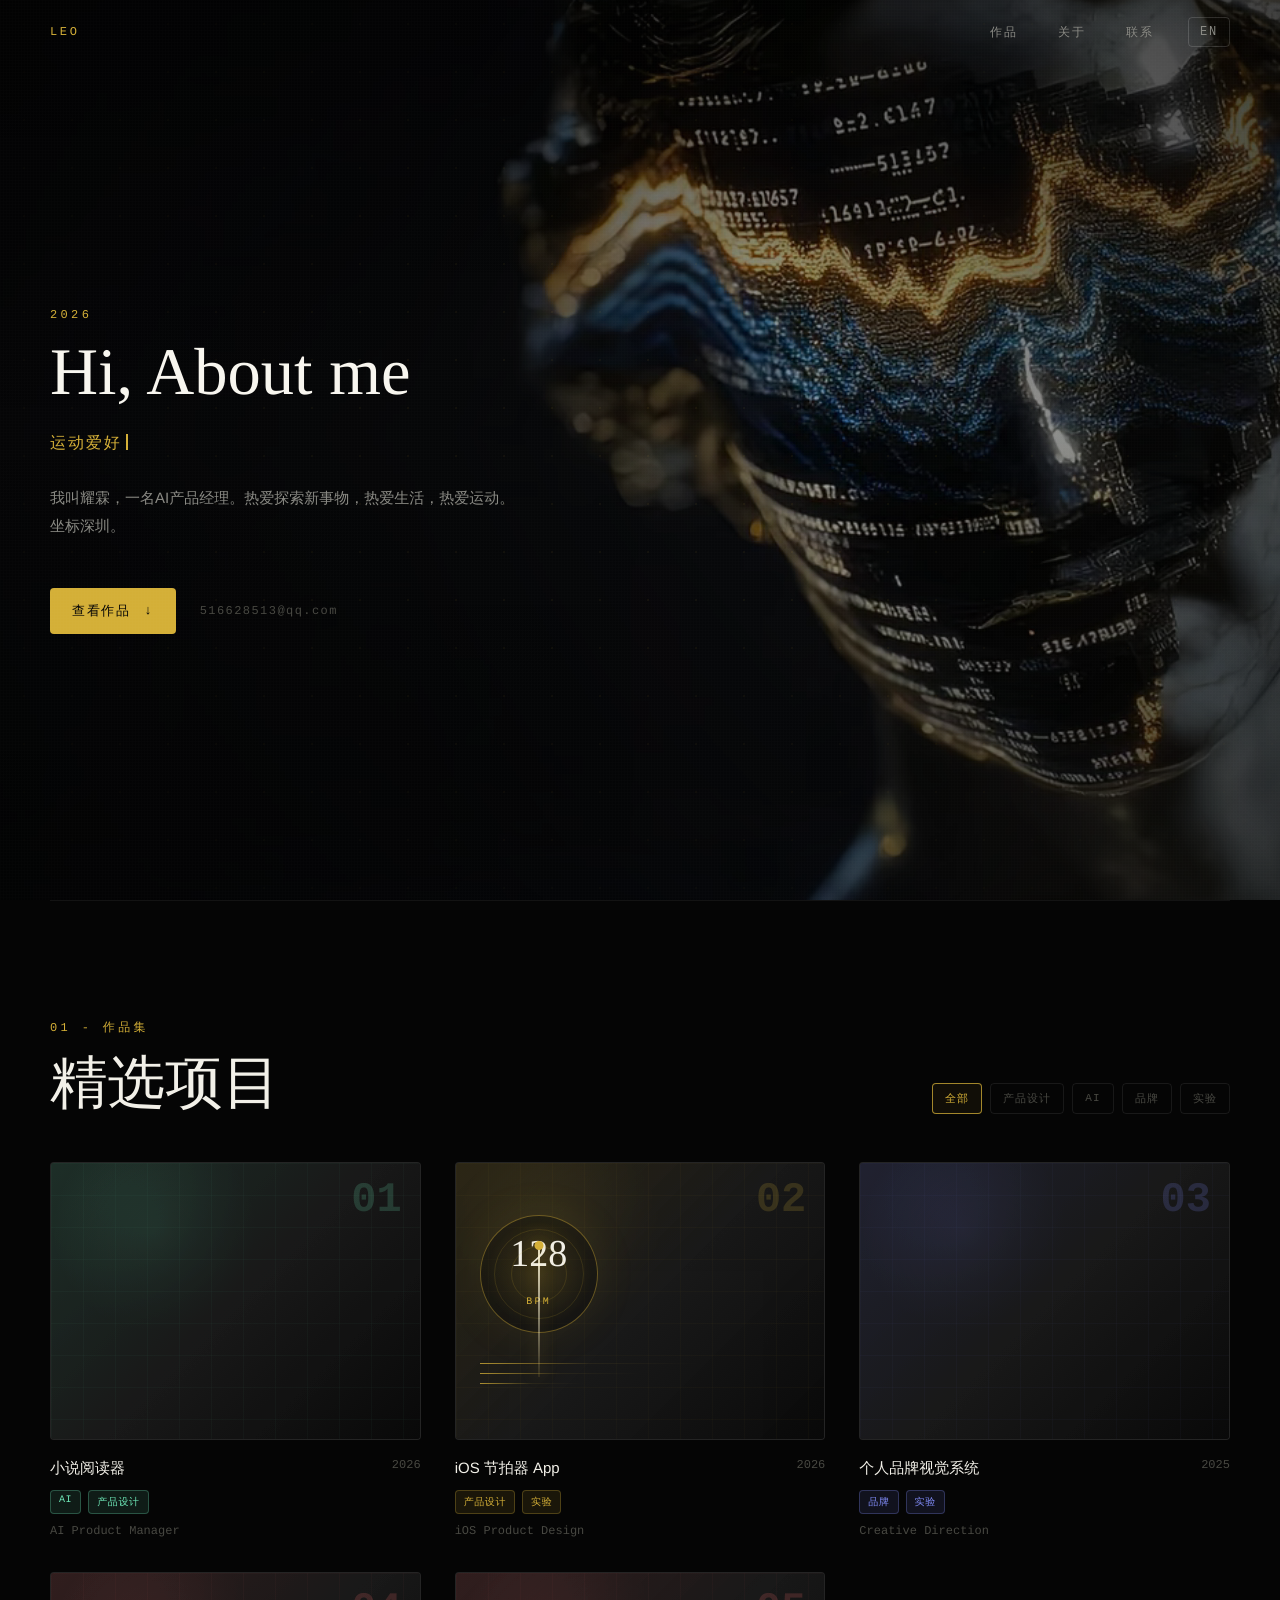
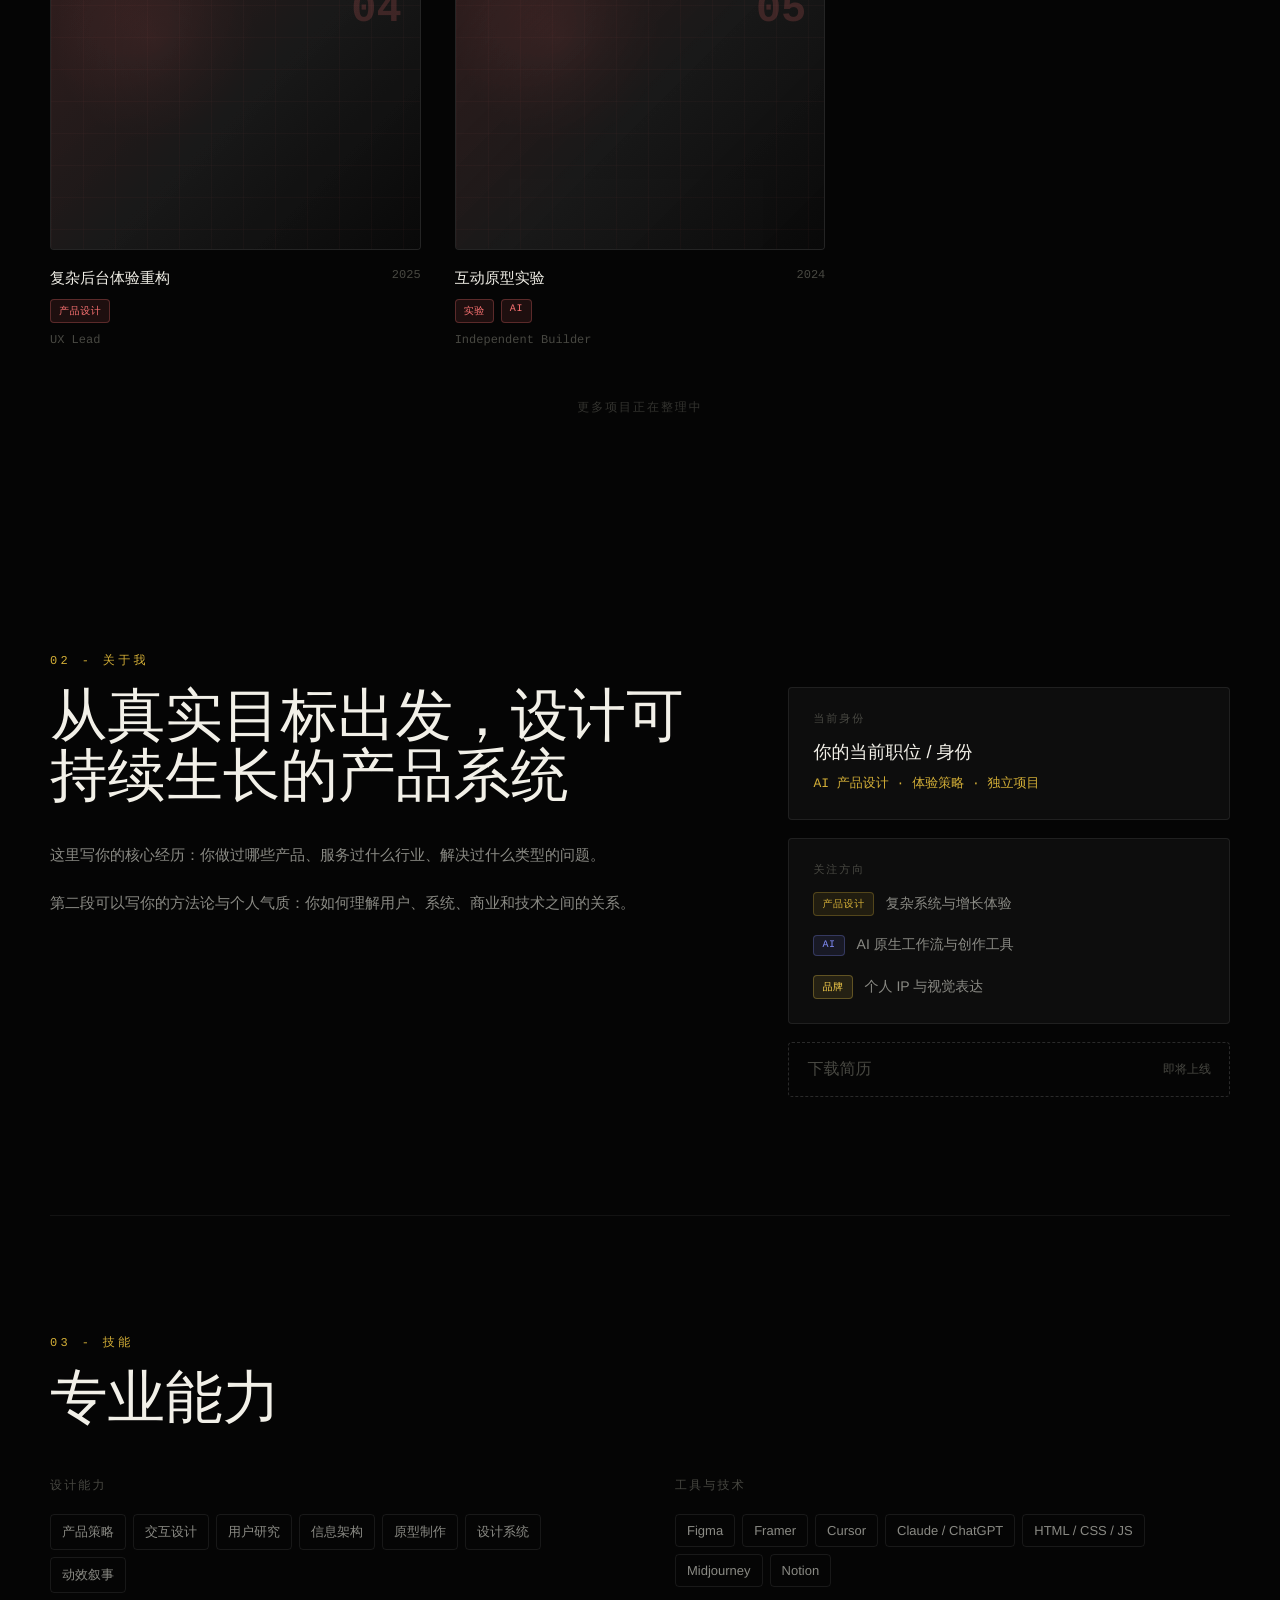
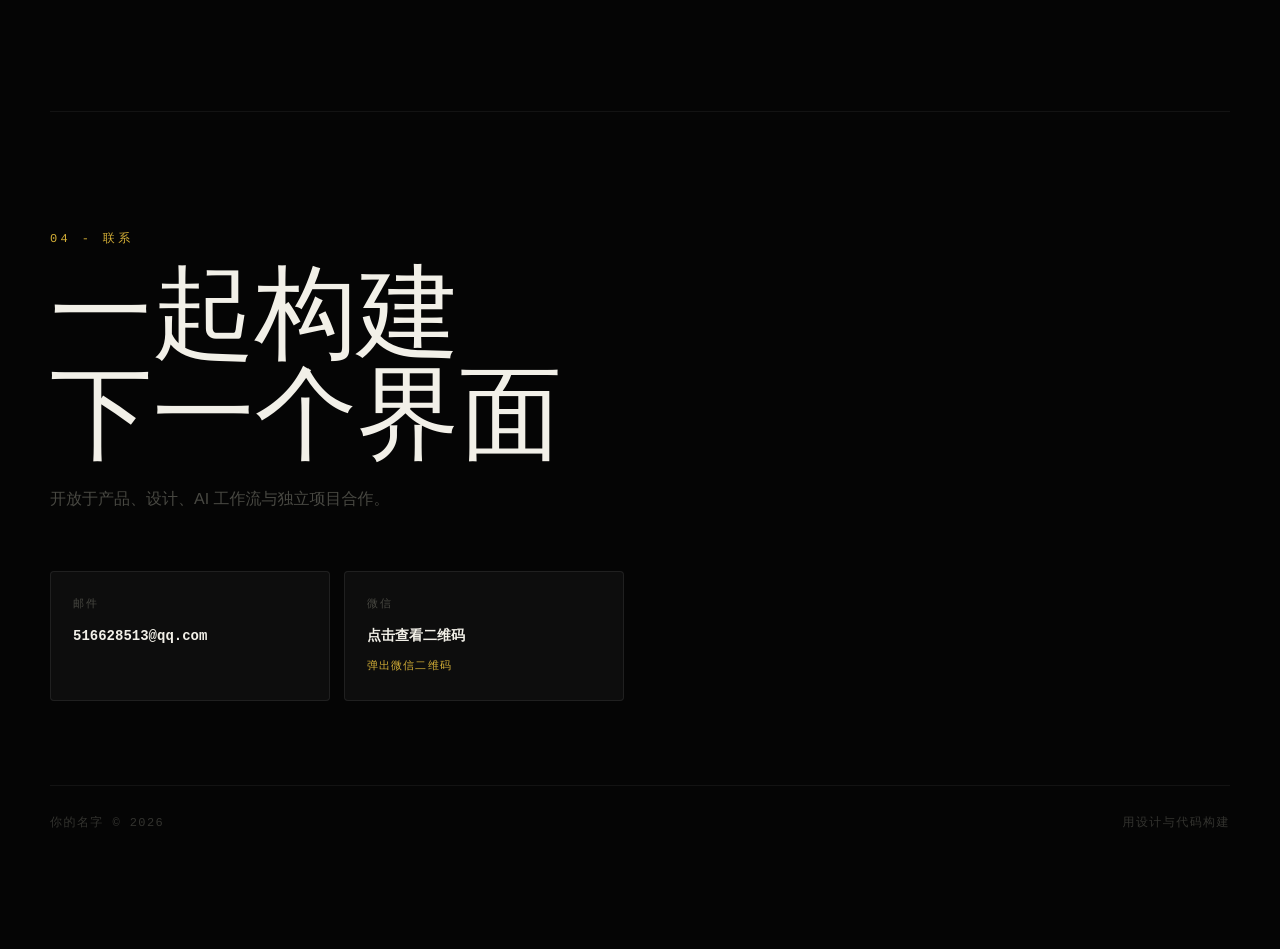
==== index.html @ c46c35b5 "Publish personal portfolio site" ====
<!doctype html>
<html lang="zh-CN">
  <head>
    <meta charset="utf-8" />
    <meta name="viewport" content="width=device-width, initial-scale=1" />
    <title>你的名字 / Your Name - Portfolio</title>
    <meta
      name="description"
      content="个人作品集网站模板，适合设计师、产品经理、AI 创作者与独立开发者。"
    />
    <link rel="stylesheet" href="./styles.css" />
  </head>
  <body>
    <header class="site-header" data-header>
      <nav class="nav-shell" aria-label="Primary navigation">
        <a class="brand-mark" href="#top" data-scroll>yourname</a>

        <div class="nav-links" data-nav-links>
          <button class="nav-link" type="button" data-goto="#work" data-i18n="nav.work">作品</button>
          <button class="nav-link" type="button" data-goto="#about" data-i18n="nav.about">关于</button>
          <button class="nav-link" type="button" data-goto="#contact" data-i18n="nav.contact">联系</button>
          <button class="lang-toggle" type="button" data-lang-toggle>EN</button>
        </div>

        <div class="mobile-actions">
          <button class="lang-toggle mobile-lang" type="button" data-lang-toggle-mobile>EN</button>
          <button class="menu-toggle" type="button" aria-label="打开菜单" aria-expanded="false" data-menu-toggle>
            <span></span>
            <span></span>
            <span></span>
          </button>
        </div>
      </nav>

      <div class="mobile-menu" data-mobile-menu>
        <button type="button" data-goto="#work" data-i18n="nav.work">作品</button>
        <button type="button" data-goto="#about" data-i18n="nav.about">关于</button>
        <button type="button" data-goto="#contact" data-i18n="nav.contact">联系</button>
      </div>
    </header>

    <main id="top">
      <section class="hero-section" aria-label="Intro">
        <video class="hero-video" autoplay muted playsinline loop aria-hidden="true">
          <source src="./assets/hero-bg.webm" type="video/webm" />
          <source src="./assets/hero-bg.mp4" type="video/mp4" />
        </video>
        <div class="hero-shade" aria-hidden="true"></div>
        <div class="hero-grid" aria-hidden="true"></div>

        <div class="hero-content reveal">
          <p class="eyebrow" data-i18n="hero.year">2026</p>
          <h1 data-i18n="hero.title">Hi, About me</h1>
          <p class="type-line">
            <span data-typewriter></span><span class="caret" aria-hidden="true"></span>
          </p>
          <p class="hero-copy" data-i18n="hero.tagline">
            我叫耀霖，一名AI产品经理。热爱探索新事物，热爱生活，热爱运动。坐标深圳。
          </p>

          <div class="hero-actions">
            <button class="primary-action" type="button" data-goto="#work">
              <span data-i18n="hero.cta">查看作品</span>
              <span aria-hidden="true">↓</span>
            </button>
            <a class="quiet-link" href="mailto:hello@example.com" data-email-link>hello@example.com</a>
          </div>
        </div>
      </section>

      <section class="section-shell section-line" id="work">
        <div class="section-heading">
          <div>
            <p class="eyebrow reveal" data-i18n="work.kicker">01 - 作品集</p>
            <h2 class="section-title reveal" data-i18n="work.title">精选项目</h2>
          </div>
          <div class="filter-row reveal" data-filter-row aria-label="Project filters"></div>
        </div>

        <div class="project-grid" data-project-grid></div>
        <p class="section-note reveal" data-i18n="work.note">更多项目正在整理中</p>
      </section>

      <section class="section-shell" id="about">
        <p class="eyebrow reveal" data-i18n="about.kicker">02 - 关于我</p>
        <div class="about-layout">
          <div>
            <h2 class="section-title about-title reveal" data-i18n="about.title">
              从真实目标出发，设计可持续生长的产品系统
            </h2>
            <div class="about-copy reveal" data-about-copy></div>
          </div>

          <aside class="info-stack reveal" aria-label="Profile highlights">
            <div class="info-panel">
              <p class="panel-label" data-i18n="about.currentLabel">当前身份</p>
              <p class="panel-title" data-i18n="about.current">你的当前职位 / 身份</p>
              <p class="panel-accent" data-i18n="about.focus">AI 产品设计 · 体验策略 · 独立项目</p>
            </div>

            <div class="info-panel">
              <p class="panel-label" data-i18n="about.directionLabel">关注方向</p>
              <div class="tag-list" data-direction-tags></div>
            </div>

            <a class="resume-strip" href="#" data-resume-link>
              <span data-i18n="about.resume">下载简历</span>
              <span data-i18n="about.resumeState">即将上线</span>
            </a>
          </aside>
        </div>
      </section>

      <section class="section-shell section-line">
        <p class="eyebrow reveal" data-i18n="skills.kicker">03 - 技能</p>
        <h2 class="section-title reveal" data-i18n="skills.title">专业能力</h2>
        <div class="skill-layout" data-skill-layout></div>
      </section>

      <section class="section-shell section-line" id="contact">
        <p class="eyebrow reveal" data-i18n="contact.kicker">04 - 联系</p>
        <h2 class="contact-title reveal" data-i18n="contact.title">一起构建<br />下一个界面</h2>
        <p class="contact-copy reveal" data-i18n="contact.tagline">
          开放于产品、设计、AI 工作流与独立项目合作。
        </p>

        <div class="contact-grid reveal">
          <button class="contact-card" type="button" data-copy="email">
            <span class="panel-label" data-i18n="contact.emailLabel">邮件</span>
            <strong data-contact-email>hello@example.com</strong>
            <small data-copy-state="email"> </small>
          </button>
          <button class="contact-card" type="button" data-copy="wechat" aria-haspopup="dialog" aria-controls="wechat-qr-modal">
            <span class="panel-label" data-i18n="contact.wechatLabel">微信</span>
            <strong data-contact-wechat>点击查看二维码</strong>
            <small data-copy-state="wechat"> </small>
          </button>
        </div>

        <footer class="site-footer reveal">
          <span data-i18n="footer.copyright">你的名字 © 2026</span>
          <span data-i18n="footer.made">用设计与代码构建</span>
        </footer>
      </section>
    </main>

    <div class="qr-modal" id="wechat-qr-modal" role="dialog" aria-modal="true" aria-labelledby="wechat-qr-title" hidden data-qr-modal>
      <button class="qr-backdrop" type="button" aria-label="关闭微信二维码" data-qr-close></button>
      <div class="qr-dialog" role="document">
        <button class="qr-close" type="button" aria-label="关闭微信二维码" data-qr-close>X</button>
        <p class="eyebrow" data-i18n="contact.qrKicker">WECHAT</p>
        <h2 id="wechat-qr-title" data-i18n="contact.qrTitle">微信二维码</h2>
        <div class="qr-frame">
          <img src="./assets/wechat-qr.jpg" alt="LEO 微信二维码" data-qr-image />
        </div>
        <p class="qr-caption" data-i18n="contact.qrSubtitle">添加 LEO，一起聊产品、AI 和生活。</p>
      </div>
    </div>

    <script src="./content.js"></script>
    <script src="./script.js"></script>
  </body>
</html>
---- styles.css ----
:root {
  color-scheme: dark;
  --bg: #050505;
  --panel: #111111;
  --panel-soft: rgba(17, 17, 17, 0.72);
  --text: #f2f0e8;
  --muted: #8a8a84;
  --dim: #484842;
  --hairline: rgba(255, 255, 255, 0.08);
  --hairline-strong: rgba(255, 255, 255, 0.15);
  --gold: #d4af37;
  --gold-soft: rgba(212, 175, 55, 0.13);
  --green: #6ee7b7;
  --violet: #818cf8;
  --red: #f87171;
  --font-display: "Cormorant Garamond", "Times New Roman", "Noto Serif SC", serif;
  --font-body: "Noto Sans SC", "DM Sans", "Segoe UI", sans-serif;
  --font-mono: "IBM Plex Mono", "SFMono-Regular", Consolas, monospace;
  --max: 1180px;
}

* {
  box-sizing: border-box;
}

html {
  scroll-behavior: smooth;
}

body {
  margin: 0;
  min-height: 100vh;
  background: var(--bg);
  color: var(--text);
  font-family: var(--font-body);
  -webkit-font-smoothing: antialiased;
  text-rendering: geometricPrecision;
}

body.modal-open {
  overflow: hidden;
}

body::before {
  position: fixed;
  inset: 0;
  z-index: 100;
  pointer-events: none;
  content: "";
  opacity: 0.035;
  background-image:
    linear-gradient(rgba(255, 255, 255, 0.14) 1px, transparent 1px),
    linear-gradient(90deg, rgba(255, 255, 255, 0.14) 1px, transparent 1px);
  background-size: 3px 3px;
  mix-blend-mode: screen;
}

button,
a {
  font: inherit;
}

button {
  color: inherit;
  cursor: pointer;
  border: 0;
  background: transparent;
}

a {
  color: inherit;
  text-decoration: none;
}

::selection {
  color: var(--text);
  background: rgba(212, 175, 55, 0.28);
}

.site-header {
  position: fixed;
  top: 0;
  left: 0;
  right: 0;
  z-index: 50;
  transition: background 400ms ease, border-color 400ms ease, backdrop-filter 400ms ease;
}

.site-header.is-scrolled {
  border-bottom: 1px solid var(--hairline);
  background: rgba(5, 5, 5, 0.78);
  backdrop-filter: blur(16px);
}

.nav-shell {
  width: min(var(--max), calc(100% - 40px));
  height: 64px;
  margin: 0 auto;
  display: flex;
  align-items: center;
  justify-content: space-between;
}

.brand-mark,
.nav-link,
.lang-toggle,
.mobile-menu button {
  font-family: var(--font-mono);
  font-size: 12px;
  letter-spacing: 0.16em;
  text-transform: uppercase;
}

.brand-mark {
  color: var(--gold);
  letter-spacing: 0.22em;
}

.nav-links {
  display: flex;
  align-items: center;
  gap: 28px;
}

.nav-link,
.mobile-menu button {
  color: var(--muted);
  transition: color 180ms ease;
}

.nav-link:hover,
.mobile-menu button:hover,
.lang-toggle:hover {
  color: var(--text);
}

.lang-toggle {
  min-width: 42px;
  padding: 7px 10px;
  color: var(--muted);
  border: 1px solid var(--hairline-strong);
  border-radius: 4px;
  transition: color 180ms ease, border-color 180ms ease;
}

.lang-toggle:hover {
  color: var(--gold);
  border-color: var(--gold);
}

.mobile-actions {
  display: none;
  align-items: center;
  gap: 14px;
}

.menu-toggle {
  width: 28px;
  height: 28px;
  display: grid;
  place-items: center;
}

.menu-toggle span {
  width: 20px;
  height: 1px;
  display: block;
  background: var(--muted);
  transition: transform 220ms ease, opacity 220ms ease;
}

.menu-toggle.is-open span:nth-child(1) {
  transform: translateY(6px) rotate(45deg);
}

.menu-toggle.is-open span:nth-child(2) {
  opacity: 0;
}

.menu-toggle.is-open span:nth-child(3) {
  transform: translateY(-6px) rotate(-45deg);
}

.mobile-menu {
  display: none;
  overflow: hidden;
  border-bottom: 1px solid var(--hairline);
  background: rgba(5, 5, 5, 0.95);
  backdrop-filter: blur(16px);
}

.mobile-menu.is-open {
  display: grid;
  gap: 16px;
  padding: 22px 24px 26px;
}

.mobile-menu button {
  text-align: left;
}

.hero-section {
  position: relative;
  min-height: 100vh;
  overflow: hidden;
  display: grid;
  align-items: center;
  padding: 96px 24px 54px;
}

.hero-video,
.hero-shade,
.hero-grid {
  position: absolute;
  inset: 0;
}

.hero-video {
  width: 100%;
  height: 100%;
  object-fit: cover;
  opacity: 0.88;
  transform: scale(1.1);
}

.hero-shade {
  background:
    linear-gradient(180deg, rgba(0, 0, 0, 0.5), rgba(0, 0, 0, 0.1) 48%, rgba(0, 0, 0, 0.5)),
    linear-gradient(90deg, rgba(5, 5, 5, 0.82) 0%, rgba(5, 5, 5, 0.58) 32%, rgba(5, 5, 5, 0.12) 62%, rgba(5, 5, 5, 0.45) 100%);
}

.hero-grid {
  opacity: 0.45;
  background-image: radial-gradient(circle, rgba(212, 175, 55, 0.12) 1px, transparent 1px);
  background-size: 48px 48px;
  mask-image: radial-gradient(ellipse 80% 78% at 50% 50%, #000 22%, transparent 95%);
}

.hero-content {
  position: relative;
  z-index: 2;
  width: min(var(--max), 100%);
  margin: 0 auto;
}

.eyebrow {
  margin: 0 0 18px;
  color: var(--gold);
  font-family: var(--font-mono);
  font-size: 12px;
  letter-spacing: 0.28em;
  text-transform: uppercase;
}

.hero-content h1 {
  max-width: 860px;
  margin: 0 0 26px;
  color: #f8f6ef;
  font-family: var(--font-display);
  font-size: clamp(2.4rem, 5.2vw, 4.8rem);
  font-weight: 400;
  line-height: 1;
}

.type-line {
  height: 30px;
  margin: 0 0 22px;
  color: var(--gold);
  font-family: var(--font-mono);
  font-size: clamp(0.82rem, 1.7vw, 1rem);
  letter-spacing: 0.12em;
}

.caret {
  display: inline-block;
  width: 2px;
  height: 1em;
  margin-left: 4px;
  vertical-align: -0.12em;
  background: var(--gold);
  animation: blink 1s step-end infinite;
}

.hero-copy {
  width: min(620px, 100%);
  margin: 0 0 46px;
  color: var(--muted);
  white-space: pre-line;
  font-size: 15px;
  line-height: 1.9;
}

.hero-actions {
  display: flex;
  align-items: center;
  gap: 24px;
  flex-wrap: wrap;
}

.primary-action {
  display: inline-flex;
  align-items: center;
  gap: 14px;
  min-height: 46px;
  padding: 0 22px;
  color: #050505;
  background: var(--gold);
  border-radius: 4px;
  font-family: var(--font-mono);
  font-size: 13px;
  letter-spacing: 0.12em;
  text-transform: uppercase;
  transition: transform 180ms ease, background 180ms ease;
}

.primary-action:hover {
  transform: translateY(-2px);
  background: #fff9df;
}

.quiet-link {
  color: var(--dim);
  font-family: var(--font-mono);
  font-size: 12px;
  letter-spacing: 0.12em;
  transition: color 180ms ease;
}

.quiet-link:hover {
  color: var(--text);
}

.section-shell {
  width: min(var(--max), calc(100% - 40px));
  margin: 0 auto;
  padding: 118px 0;
}

.section-line {
  border-top: 1px solid rgba(255, 255, 255, 0.055);
}

.section-heading {
  display: flex;
  align-items: flex-end;
  justify-content: space-between;
  gap: 28px;
  margin-bottom: 48px;
}

.section-title {
  margin: 0;
  color: var(--text);
  font-family: var(--font-display);
  font-size: clamp(2.2rem, 4.5vw, 4.2rem);
  font-weight: 300;
  line-height: 1.04;
}

.filter-row {
  display: flex;
  flex-wrap: wrap;
  gap: 8px;
}

.filter-button {
  padding: 7px 12px;
  color: var(--dim);
  border: 1px solid var(--hairline);
  border-radius: 4px;
  font-family: var(--font-mono);
  font-size: 11px;
  letter-spacing: 0.1em;
  transition: color 180ms ease, border-color 180ms ease, background 180ms ease;
}

.filter-button:hover,
.filter-button.is-active {
  color: var(--gold);
  border-color: rgba(212, 175, 55, 0.75);
  background: rgba(212, 175, 55, 0.06);
}

.project-grid {
  display: grid;
  grid-template-columns: repeat(3, minmax(0, 1fr));
  gap: 34px;
}

.project-card {
  display: block;
  opacity: 0;
  cursor: pointer;
  transform: translateY(24px);
  transition: opacity 550ms ease, transform 550ms ease;
}

.project-card.is-visible {
  opacity: 1;
  transform: translateY(0);
}

.project-visual {
  position: relative;
  overflow: hidden;
  aspect-ratio: 4 / 3;
  margin-bottom: 18px;
  border: 1px solid var(--hairline);
  border-radius: 4px;
  background: #111;
}

.project-visual::before {
  position: absolute;
  inset: 0;
  content: "";
  background:
    linear-gradient(135deg, var(--accent-alpha) 0%, rgba(26, 26, 26, 0.86) 52%, #0a0a0a 100%),
    radial-gradient(circle at 28% 24%, var(--accent-alpha), transparent 30%);
  transition: transform 700ms ease;
}

.project-visual::after {
  position: absolute;
  inset: 0;
  content: "";
  opacity: 0.28;
  background-image:
    linear-gradient(var(--accent-grid) 1px, transparent 1px),
    linear-gradient(90deg, var(--accent-grid) 1px, transparent 1px);
  background-size: 32px 32px;
}

.project-card:hover .project-visual::before {
  transform: scale(1.06);
}

.project-metronome {
  position: absolute;
  inset: 26px 24px 28px;
  z-index: 2;
  display: grid;
  align-content: center;
  justify-items: start;
  pointer-events: none;
}

.beat-ring {
  position: relative;
  display: grid;
  place-items: center;
  width: 118px;
  aspect-ratio: 1;
  border: 1px solid rgba(212, 175, 55, 0.42);
  border-radius: 50%;
  background:
    radial-gradient(circle, rgba(212, 175, 55, 0.16), transparent 64%),
    rgba(5, 5, 5, 0.28);
  box-shadow: 0 0 46px rgba(212, 175, 55, 0.08);
}

.beat-ring::before,
.beat-ring::after {
  position: absolute;
  inset: 13px;
  content: "";
  border: 1px solid rgba(212, 175, 55, 0.14);
  border-radius: inherit;
}

.beat-ring::after {
  inset: 30px;
}

.beat-ring strong {
  color: var(--text);
  font-family: var(--font-display);
  font-size: 38px;
  font-weight: 300;
  line-height: 0.9;
}

.beat-ring span {
  margin-top: -18px;
  color: var(--gold);
  font-family: var(--font-mono);
  font-size: 10px;
  letter-spacing: 0.22em;
}

.beat-arm {
  position: absolute;
  left: 58px;
  bottom: 34px;
  width: 2px;
  height: 132px;
  background: linear-gradient(180deg, rgba(255, 249, 223, 0.92), rgba(212, 175, 55, 0.12));
  box-shadow: 0 0 16px rgba(212, 175, 55, 0.38);
  transform-origin: 50% calc(100% - 8px);
  animation: beat-swing 1.45s ease-in-out infinite alternate;
}

.beat-arm::before {
  position: absolute;
  top: -4px;
  left: 50%;
  width: 9px;
  height: 9px;
  content: "";
  border-radius: 50%;
  background: var(--gold);
  box-shadow: 0 0 22px rgba(212, 175, 55, 0.8);
  transform: translateX(-50%);
}

.beat-rails {
  display: grid;
  gap: 9px;
  width: min(68%, 240px);
  margin-top: 30px;
}

.beat-rails i {
  display: block;
  height: 1px;
  background: linear-gradient(90deg, rgba(212, 175, 55, 0.78), rgba(212, 175, 55, 0.08), transparent);
  transform-origin: left center;
  animation: beat-pulse 1.45s ease-in-out infinite;
}

.beat-rails i:nth-child(2) {
  width: 74%;
  animation-delay: 180ms;
}

.beat-rails i:nth-child(3) {
  width: 48%;
  animation-delay: 360ms;
}

.project-index {
  position: absolute;
  top: 16px;
  right: 18px;
  z-index: 2;
  color: var(--accent-faint);
  font-family: var(--font-mono);
  font-size: 42px;
  font-weight: 700;
  line-height: 1;
}

.project-desc {
  position: absolute;
  left: 0;
  right: 0;
  bottom: 0;
  z-index: 2;
  margin: 0;
  padding: 56px 18px 18px;
  color: #b9b7ad;
  background: linear-gradient(180deg, transparent, rgba(5, 5, 5, 0.94));
  font-size: 12px;
  line-height: 1.75;
  opacity: 0;
  transform: translateY(12px);
  transition: opacity 220ms ease, transform 220ms ease;
}

.project-card:hover .project-desc {
  opacity: 1;
  transform: translateY(0);
}

.project-title-row {
  display: flex;
  align-items: flex-start;
  justify-content: space-between;
  gap: 12px;
  margin-bottom: 10px;
}

.project-title-row h3 {
  margin: 0;
  color: var(--text);
  font-size: 15px;
  font-weight: 500;
  line-height: 1.45;
}

.project-title-row span,
.project-role {
  color: var(--dim);
  font-family: var(--font-mono);
  font-size: 12px;
}

.project-tags,
.tag-list,
.chip-list {
  display: flex;
  flex-wrap: wrap;
  gap: 7px;
}

.tag-chip {
  padding: 4px 8px;
  color: var(--chip-color, var(--gold));
  border: 1px solid color-mix(in srgb, var(--chip-color, var(--gold)) 28%, transparent);
  border-radius: 4px;
  background: color-mix(in srgb, var(--chip-color, var(--gold)) 10%, transparent);
  font-family: var(--font-mono);
  font-size: 10px;
  letter-spacing: 0.06em;
}

.project-role {
  margin: 10px 0 0;
}

.section-note {
  margin: 52px 0 0;
  color: #33332f;
  text-align: center;
  font-family: var(--font-mono);
  font-size: 12px;
  letter-spacing: 0.16em;
  text-transform: uppercase;
}

.about-layout {
  display: grid;
  grid-template-columns: minmax(0, 1.2fr) minmax(320px, 0.8fr);
  gap: 76px;
}

.about-title {
  max-width: 760px;
  margin-bottom: 34px;
}

.about-copy {
  display: grid;
  gap: 18px;
  max-width: 700px;
}

.about-copy p {
  margin: 0;
  color: var(--muted);
  font-size: 15px;
  line-height: 2;
}

.info-stack {
  display: grid;
  align-content: start;
  gap: 18px;
}

.info-panel,
.contact-card {
  border: 1px solid var(--hairline);
  border-radius: 4px;
  background: var(--panel-soft);
}

.info-panel {
  padding: 24px;
}

.panel-label {
  display: block;
  margin: 0 0 14px;
  color: var(--dim);
  font-family: var(--font-mono);
  font-size: 11px;
  letter-spacing: 0.18em;
  text-transform: uppercase;
}

.panel-title {
  margin: 0 0 8px;
  color: var(--text);
  font-size: 18px;
  font-weight: 500;
}

.panel-accent {
  margin: 0;
  color: var(--gold);
  font-family: var(--font-mono);
  font-size: 13px;
  line-height: 1.7;
}

.direction-row {
  display: flex;
  align-items: center;
  gap: 12px;
  width: 100%;
}

.direction-row + .direction-row {
  margin-top: 12px;
}

.direction-row span:last-child {
  color: var(--muted);
  font-size: 14px;
}

.resume-strip {
  display: flex;
  align-items: center;
  justify-content: space-between;
  gap: 16px;
  padding: 16px 18px;
  color: var(--dim);
  border: 1px dashed var(--hairline-strong);
  border-radius: 4px;
  transition: color 180ms ease, border-color 180ms ease;
}

.resume-strip:hover {
  color: var(--muted);
  border-color: rgba(212, 175, 55, 0.45);
}

.resume-strip span:last-child {
  font-family: var(--font-mono);
  font-size: 12px;
}

.skill-layout {
  display: grid;
  grid-template-columns: repeat(2, minmax(0, 1fr));
  gap: 70px;
  margin-top: 48px;
}

.skill-group h3 {
  margin: 0 0 20px;
  color: var(--dim);
  font-family: var(--font-mono);
  font-size: 12px;
  font-weight: 400;
  letter-spacing: 0.18em;
  text-transform: uppercase;
}

.skill-chip {
  padding: 8px 11px;
  color: var(--muted);
  border: 1px solid var(--hairline);
  border-radius: 4px;
  font-size: 13px;
  transition: color 180ms ease, border-color 180ms ease;
}

.skill-chip:hover {
  color: #c8c6bb;
  border-color: rgba(212, 175, 55, 0.3);
}

.contact-title {
  margin: 0 0 20px;
  color: var(--text);
  font-family: var(--font-display);
  font-size: clamp(3rem, 8vw, 7rem);
  font-weight: 300;
  line-height: 0.98;
}

.contact-copy {
  width: min(560px, 100%);
  margin: 0 0 56px;
  color: var(--dim);
  font-size: 16px;
  line-height: 1.8;
}

.contact-grid {
  display: grid;
  grid-template-columns: repeat(2, minmax(0, 280px));
  gap: 14px;
}

.contact-card {
  min-height: 130px;
  padding: 22px;
  text-align: left;
  transition: border-color 180ms ease, background 180ms ease, transform 180ms ease;
}

.contact-card:hover {
  border-color: rgba(212, 175, 55, 0.38);
  background: rgba(212, 175, 55, 0.035);
  transform: translateY(-2px);
}

.contact-card:focus-visible,
.qr-close:focus-visible {
  outline: 1px solid var(--gold);
  outline-offset: 4px;
}

.contact-card strong {
  display: block;
  color: var(--text);
  font-family: var(--font-mono);
  font-size: 14px;
  line-height: 1.6;
  word-break: break-word;
}

.contact-card small {
  display: block;
  min-height: 18px;
  margin-top: 10px;
  color: var(--gold);
  font-family: var(--font-mono);
  font-size: 11px;
  letter-spacing: 0.1em;
}

.qr-modal[hidden] {
  display: none;
}

.qr-modal {
  position: fixed;
  inset: 0;
  z-index: 200;
  display: grid;
  place-items: center;
  padding: 24px;
  opacity: 0;
  pointer-events: none;
  transition: opacity 180ms ease;
}

.qr-modal.is-open {
  opacity: 1;
  pointer-events: auto;
}

.qr-backdrop {
  position: absolute;
  inset: 0;
  background:
    radial-gradient(circle at 50% 36%, rgba(212, 175, 55, 0.13), transparent 28%),
    rgba(0, 0, 0, 0.76);
  backdrop-filter: blur(18px);
}

.qr-dialog {
  position: relative;
  overflow: hidden;
  width: min(420px, 100%);
  max-height: calc(100vh - 48px);
  padding: 28px;
  border: 1px solid rgba(212, 175, 55, 0.32);
  border-radius: 6px;
  background:
    linear-gradient(180deg, rgba(17, 17, 17, 0.96), rgba(5, 5, 5, 0.98)),
    var(--panel);
  box-shadow: 0 26px 90px rgba(0, 0, 0, 0.72), 0 0 70px rgba(212, 175, 55, 0.08);
  transform: translateY(14px) scale(0.98);
  transition: transform 180ms ease;
}

.qr-modal.is-open .qr-dialog {
  transform: translateY(0) scale(1);
}

.qr-dialog::before {
  position: absolute;
  inset: 0;
  z-index: -1;
  content: "";
  opacity: 0.28;
  background-image:
    linear-gradient(rgba(212, 175, 55, 0.1) 1px, transparent 1px),
    linear-gradient(90deg, rgba(212, 175, 55, 0.1) 1px, transparent 1px);
  background-size: 28px 28px;
}

.qr-close {
  position: absolute;
  top: 14px;
  right: 14px;
  width: 34px;
  height: 34px;
  color: var(--muted);
  border: 1px solid var(--hairline-strong);
  border-radius: 4px;
  font-family: var(--font-mono);
  font-size: 12px;
  transition: color 180ms ease, border-color 180ms ease, background 180ms ease;
}

.qr-close:hover {
  color: var(--gold);
  border-color: rgba(212, 175, 55, 0.55);
  background: rgba(212, 175, 55, 0.06);
}

.qr-dialog h2 {
  margin: 0 42px 20px 0;
  color: var(--text);
  font-family: var(--font-display);
  font-size: clamp(2.2rem, 7vw, 3.8rem);
  font-weight: 300;
  line-height: 1.02;
}

.qr-frame {
  padding: 12px;
  border: 1px solid rgba(255, 255, 255, 0.12);
  border-radius: 6px;
  background: #f8f8f4;
  box-shadow: inset 0 0 0 1px rgba(5, 5, 5, 0.06);
}

.qr-frame img {
  display: block;
  width: 100%;
  max-height: min(58vh, 560px);
  object-fit: contain;
  border-radius: 3px;
  background: #fff;
}

.qr-caption {
  margin: 18px 0 0;
  color: var(--muted);
  font-size: 14px;
  line-height: 1.8;
}

.site-footer {
  display: flex;
  align-items: center;
  justify-content: space-between;
  gap: 18px;
  margin-top: 84px;
  padding-top: 28px;
  border-top: 1px solid rgba(255, 255, 255, 0.055);
  color: #33332f;
  font-family: var(--font-mono);
  font-size: 12px;
  letter-spacing: 0.12em;
}

.reveal {
  opacity: 0;
  transform: translateY(22px);
  transition: opacity 700ms ease, transform 700ms ease;
}

.reveal.is-visible {
  opacity: 1;
  transform: translateY(0);
}

.case-body {
  background:
    radial-gradient(circle at 75% 12%, rgba(212, 175, 55, 0.08), transparent 28%),
    radial-gradient(circle at 20% 62%, rgba(110, 231, 183, 0.07), transparent 26%),
    var(--bg);
}

.case-main {
  min-height: 100vh;
}

.case-hero {
  position: relative;
  min-height: 86vh;
  overflow: hidden;
  display: grid;
  align-items: center;
  padding: 110px 24px 80px;
}

.case-video,
.case-shade {
  position: absolute;
  inset: 0;
}

.case-video {
  width: 100%;
  height: 100%;
  object-fit: cover;
  opacity: 0.42;
  transform: scale(1.08);
  filter: saturate(0.82) brightness(0.72);
}

.case-shade {
  background:
    linear-gradient(90deg, rgba(5, 5, 5, 0.94), rgba(5, 5, 5, 0.62) 46%, rgba(5, 5, 5, 0.86)),
    linear-gradient(180deg, rgba(5, 5, 5, 0.5), rgba(5, 5, 5, 0.18) 44%, var(--bg));
}

.case-shell,
.case-section {
  position: relative;
  z-index: 2;
  width: min(var(--max), calc(100% - 40px));
  margin: 0 auto;
}

.case-hero-layout {
  display: grid;
  grid-template-columns: minmax(0, 0.56fr) minmax(460px, 0.44fr);
  align-items: center;
  gap: clamp(36px, 6vw, 88px);
}

.case-copy {
  min-width: 0;
}

.back-link {
  display: inline-flex;
  margin-bottom: 44px;
  color: var(--dim);
  font-family: var(--font-mono);
  font-size: 12px;
  letter-spacing: 0.12em;
  text-transform: uppercase;
  transition: color 180ms ease;
}

.back-link:hover {
  color: var(--gold);
}

.case-title {
  max-width: 880px;
  margin: 0 0 26px;
  color: var(--text);
  font-family: var(--font-display);
  font-size: clamp(4rem, 10vw, 9rem);
  font-weight: 300;
  line-height: 0.92;
}

.case-lede {
  width: min(760px, 100%);
  margin: 0 0 42px;
  color: #aaa79c;
  font-size: 17px;
  line-height: 2;
}

.case-meta {
  display: flex;
  flex-wrap: wrap;
  gap: 10px;
}

.case-meta span {
  padding: 8px 12px;
  color: var(--gold);
  border: 1px solid rgba(212, 175, 55, 0.24);
  border-radius: 4px;
  background: rgba(212, 175, 55, 0.05);
  font-family: var(--font-mono);
  font-size: 11px;
  letter-spacing: 0.08em;
}

.download-block {
  display: flex;
  align-items: center;
  gap: 18px;
  margin-top: 28px;
}

.download-action {
  display: inline-flex;
  align-items: center;
  justify-content: center;
  gap: 14px;
  min-width: 178px;
  height: 52px;
  padding: 0 24px;
  color: #050505;
  border-radius: 4px;
  background: var(--gold);
  box-shadow: 0 0 32px rgba(212, 175, 55, 0.14);
  font-family: var(--font-mono);
  font-size: 13px;
  letter-spacing: 0.12em;
  text-transform: uppercase;
  transition: transform 180ms ease, background 180ms ease, box-shadow 180ms ease;
}

.download-action:hover {
  transform: translateY(-2px);
  background: #fff5ce;
  box-shadow: 0 0 44px rgba(212, 175, 55, 0.22);
}

.download-action b {
  font-size: 15px;
  font-weight: 500;
}

.download-block p {
  margin: 0;
  color: var(--dim);
  font-family: var(--font-mono);
  font-size: 12px;
  letter-spacing: 0.12em;
}

.hero-reader-preview {
  position: relative;
  overflow: hidden;
  min-height: 430px;
  border: 1px solid rgba(110, 231, 183, 0.22);
  border-radius: 4px;
  background:
    linear-gradient(180deg, rgba(4, 14, 12, 0.86), rgba(3, 8, 8, 0.92)),
    linear-gradient(rgba(110, 231, 183, 0.08) 1px, transparent 1px),
    linear-gradient(90deg, rgba(110, 231, 183, 0.08) 1px, transparent 1px);
  background-size: auto, 34px 34px, 34px 34px;
  box-shadow:
    0 28px 80px rgba(0, 0, 0, 0.42),
    inset 0 0 80px rgba(110, 231, 183, 0.05);
}

.hero-reader-preview::before {
  position: absolute;
  inset: 0;
  content: "";
  pointer-events: none;
  background:
    radial-gradient(circle at 10% 0%, rgba(110, 231, 183, 0.16), transparent 32%),
    linear-gradient(180deg, rgba(255, 255, 255, 0.05), transparent 28%, rgba(0, 0, 0, 0.2));
}

.reader-window-top,
.reader-window-bottom {
  position: relative;
  z-index: 2;
  display: flex;
  align-items: center;
  justify-content: space-between;
  gap: 16px;
  padding: 10px 14px;
  border-bottom: 1px solid rgba(110, 231, 183, 0.2);
  background: rgba(4, 14, 12, 0.72);
}

.reader-window-top strong {
  display: block;
  color: #e8eee8;
  font-size: 13px;
  line-height: 1.3;
}

.reader-window-top strong i {
  display: inline-block;
  width: 8px;
  height: 8px;
  margin-right: 9px;
  border-radius: 999px;
  background: #78e2ae;
  box-shadow: 0 0 16px rgba(120, 226, 174, 0.9);
}

.reader-window-top span,
.reader-window-bottom {
  color: #a9b4aa;
  font-size: 12px;
}

.reader-window-top nav {
  display: flex;
  flex-wrap: wrap;
  justify-content: flex-end;
  gap: 6px;
}

.reader-window-top button {
  padding: 6px 9px;
  color: #d8e7df;
  border: 1px solid rgba(110, 231, 183, 0.22);
  border-radius: 4px;
  background: rgba(4, 18, 18, 0.62);
  font-size: 12px;
}

.reader-window-top button.gold {
  color: var(--gold);
  border-color: rgba(212, 175, 55, 0.46);
}

.reader-window-body {
  position: relative;
  z-index: 2;
  min-height: 346px;
  padding: 28px 44px 24px;
  color: #f2f4f1;
  font-family: "Noto Serif SC", var(--font-display);
}

.reader-window-body h3 {
  margin: 0 0 10px;
  font-size: 22px;
  font-weight: 500;
}

.reader-window-body p {
  margin: 0;
  color: #f0f0ed;
  font-size: 18px;
  line-height: 1.8;
  text-indent: 2em;
}

.reader-scrollbar {
  position: absolute;
  top: 26px;
  right: 26px;
  bottom: 18px;
  width: 8px;
}

.reader-scrollbar::before,
.reader-scrollbar::after {
  position: absolute;
  left: 1px;
  color: rgba(110, 231, 183, 0.45);
  font-size: 13px;
}

.reader-scrollbar::before {
  top: 0;
  content: "▲";
}

.reader-scrollbar::after {
  bottom: 0;
  content: "▼";
}

.reader-scrollbar span {
  position: absolute;
  top: 28px;
  left: 3px;
  width: 6px;
  height: 34px;
  border-radius: 999px;
  background: rgba(110, 231, 183, 0.5);
}

.reader-window-bottom {
  border-top: 1px solid rgba(110, 231, 183, 0.2);
  border-bottom: 0;
}

.case-section {
  padding: 110px 0;
  border-top: 1px solid rgba(255, 255, 255, 0.055);
}

.case-section-heading {
  display: grid;
  grid-template-columns: 0.36fr 0.64fr;
  gap: 48px;
  margin-bottom: 46px;
}

.case-section-heading h2 {
  margin: 0;
  color: var(--text);
  font-family: var(--font-display);
  font-size: clamp(2.4rem, 5vw, 5rem);
  font-weight: 300;
  line-height: 1.04;
}

.case-grid {
  display: grid;
  grid-template-columns: repeat(3, minmax(0, 1fr));
  gap: 22px;
}

.case-card {
  min-height: 250px;
  padding: 26px;
  border: 1px solid var(--hairline);
  border-radius: 4px;
  background:
    linear-gradient(135deg, rgba(110, 231, 183, 0.08), rgba(17, 17, 17, 0.78) 48%, rgba(5, 5, 5, 0.9)),
    linear-gradient(var(--hairline) 1px, transparent 1px),
    linear-gradient(90deg, var(--hairline) 1px, transparent 1px);
  background-size: auto, 32px 32px, 32px 32px;
}

.case-card span {
  display: block;
  margin-bottom: 52px;
  color: rgba(110, 231, 183, 0.28);
  text-align: right;
  font-family: var(--font-mono);
  font-size: 42px;
  font-weight: 700;
  line-height: 1;
}

.case-card h3 {
  margin: 0 0 14px;
  color: var(--text);
  font-size: 19px;
}

.case-card h3 em {
  display: inline-flex;
  align-items: center;
  margin-left: 8px;
  padding: 3px 7px;
  color: var(--gold);
  border: 1px solid rgba(212, 175, 55, 0.34);
  border-radius: 4px;
  background: rgba(212, 175, 55, 0.06);
  font-family: var(--font-mono);
  font-size: 10px;
  font-style: normal;
  font-weight: 400;
  letter-spacing: 0.08em;
  vertical-align: 0.18em;
}

.case-card p,
.case-feature-list p,
.reader-page p,
.ai-panel li,
.reader-sidebar span {
  color: var(--muted);
  line-height: 1.85;
}

.case-demo-section {
  padding-top: 90px;
}

.reader-demo {
  display: grid;
  grid-template-columns: 0.75fr 1.35fr 0.9fr;
  gap: 18px;
  min-height: 520px;
  padding: 18px;
  border: 1px solid var(--hairline);
  border-radius: 6px;
  background:
    radial-gradient(circle at 18% 18%, rgba(212, 175, 55, 0.11), transparent 30%),
    radial-gradient(circle at 78% 62%, rgba(110, 231, 183, 0.11), transparent 30%),
    rgba(12, 12, 12, 0.92);
}

.reader-sidebar,
.reader-page,
.ai-panel {
  border: 1px solid var(--hairline);
  border-radius: 4px;
  background: rgba(5, 5, 5, 0.52);
}

.reader-sidebar,
.ai-panel {
  padding: 22px;
}

.reader-sidebar strong {
  display: block;
  margin-bottom: 8px;
  color: var(--text);
  font-size: 22px;
}

.reader-progress {
  overflow: hidden;
  height: 3px;
  margin-top: 28px;
  background: rgba(255, 255, 255, 0.08);
}

.reader-progress i {
  display: block;
  width: 56%;
  height: 100%;
  background: var(--gold);
  box-shadow: 0 0 18px rgba(212, 175, 55, 0.8);
}

.reader-page {
  padding: 42px;
  background:
    linear-gradient(180deg, rgba(212, 175, 55, 0.04), transparent 36%),
    rgba(8, 8, 8, 0.72);
}

.reader-page h3 {
  margin: 0 0 28px;
  color: var(--text);
  font-family: var(--font-display);
  font-size: 34px;
  font-weight: 300;
}

.ai-panel ul {
  display: grid;
  gap: 14px;
  margin: 0;
  padding: 0;
  list-style: none;
}

.ai-panel li {
  padding: 12px 0;
  border-bottom: 1px solid var(--hairline);
}

.case-feature-list {
  display: grid;
  gap: 1px;
  border: 1px solid var(--hairline);
  border-radius: 4px;
  overflow: hidden;
}

.case-feature-list div {
  display: grid;
  grid-template-columns: 180px 1fr;
  gap: 28px;
  padding: 26px;
  background: rgba(17, 17, 17, 0.72);
}

.case-feature-list span {
  color: var(--gold);
  font-family: var(--font-mono);
  font-size: 12px;
  letter-spacing: 0.18em;
  text-transform: uppercase;
}

.case-feature-list p {
  margin: 0;
}

@keyframes blink {
  0%,
  100% {
    opacity: 1;
  }

  50% {
    opacity: 0;
  }
}

@keyframes beat-swing {
  from {
    transform: rotate(-18deg);
  }

  to {
    transform: rotate(18deg);
  }
}

@keyframes beat-pulse {
  0%,
  100% {
    opacity: 0.28;
    transform: scaleX(0.72);
  }

  48% {
    opacity: 1;
    transform: scaleX(1);
  }
}

@media (max-width: 920px) {
  .nav-links {
    display: none;
  }

  .mobile-actions {
    display: flex;
  }

  .hero-content {
    z-index: 5;
    padding-top: 12vh;
  }

  .hero-content h1 {
    font-size: clamp(2.9rem, 14vw, 5.8rem);
  }

  .section-shell {
    padding: 92px 0;
  }

  .section-heading,
  .about-layout,
  .skill-layout {
    grid-template-columns: 1fr;
  }

  .section-heading {
    display: grid;
    align-items: start;
  }

  .project-grid {
    grid-template-columns: repeat(2, minmax(0, 1fr));
  }

  .about-layout {
    display: grid;
    gap: 46px;
  }

  .case-section-heading,
  .case-grid,
  .reader-demo,
  .case-feature-list div {
    grid-template-columns: 1fr;
  }

  .case-title {
    font-size: clamp(3.5rem, 14vw, 7rem);
  }

  .reader-demo {
    min-height: auto;
  }
}

@media (max-width: 620px) {
  .nav-shell,
  .section-shell {
    width: min(100% - 28px, var(--max));
  }

  .hero-section {
    min-height: 92vh;
    padding-inline: 14px;
  }

  .hero-content {
    padding-top: 8vh;
  }

  .hero-copy {
    font-size: 14px;
  }

  .project-grid,
  .contact-grid {
    grid-template-columns: 1fr;
  }

  .project-desc {
    opacity: 1;
    transform: none;
  }

  .site-footer {
    align-items: flex-start;
    flex-direction: column;
  }

  .case-shell,
  .case-section {
    width: min(100% - 28px, var(--max));
  }

  .case-hero {
    padding-inline: 14px;
  }

  .case-section {
    padding: 82px 0;
  }

  .reader-page {
    padding: 26px;
  }
}
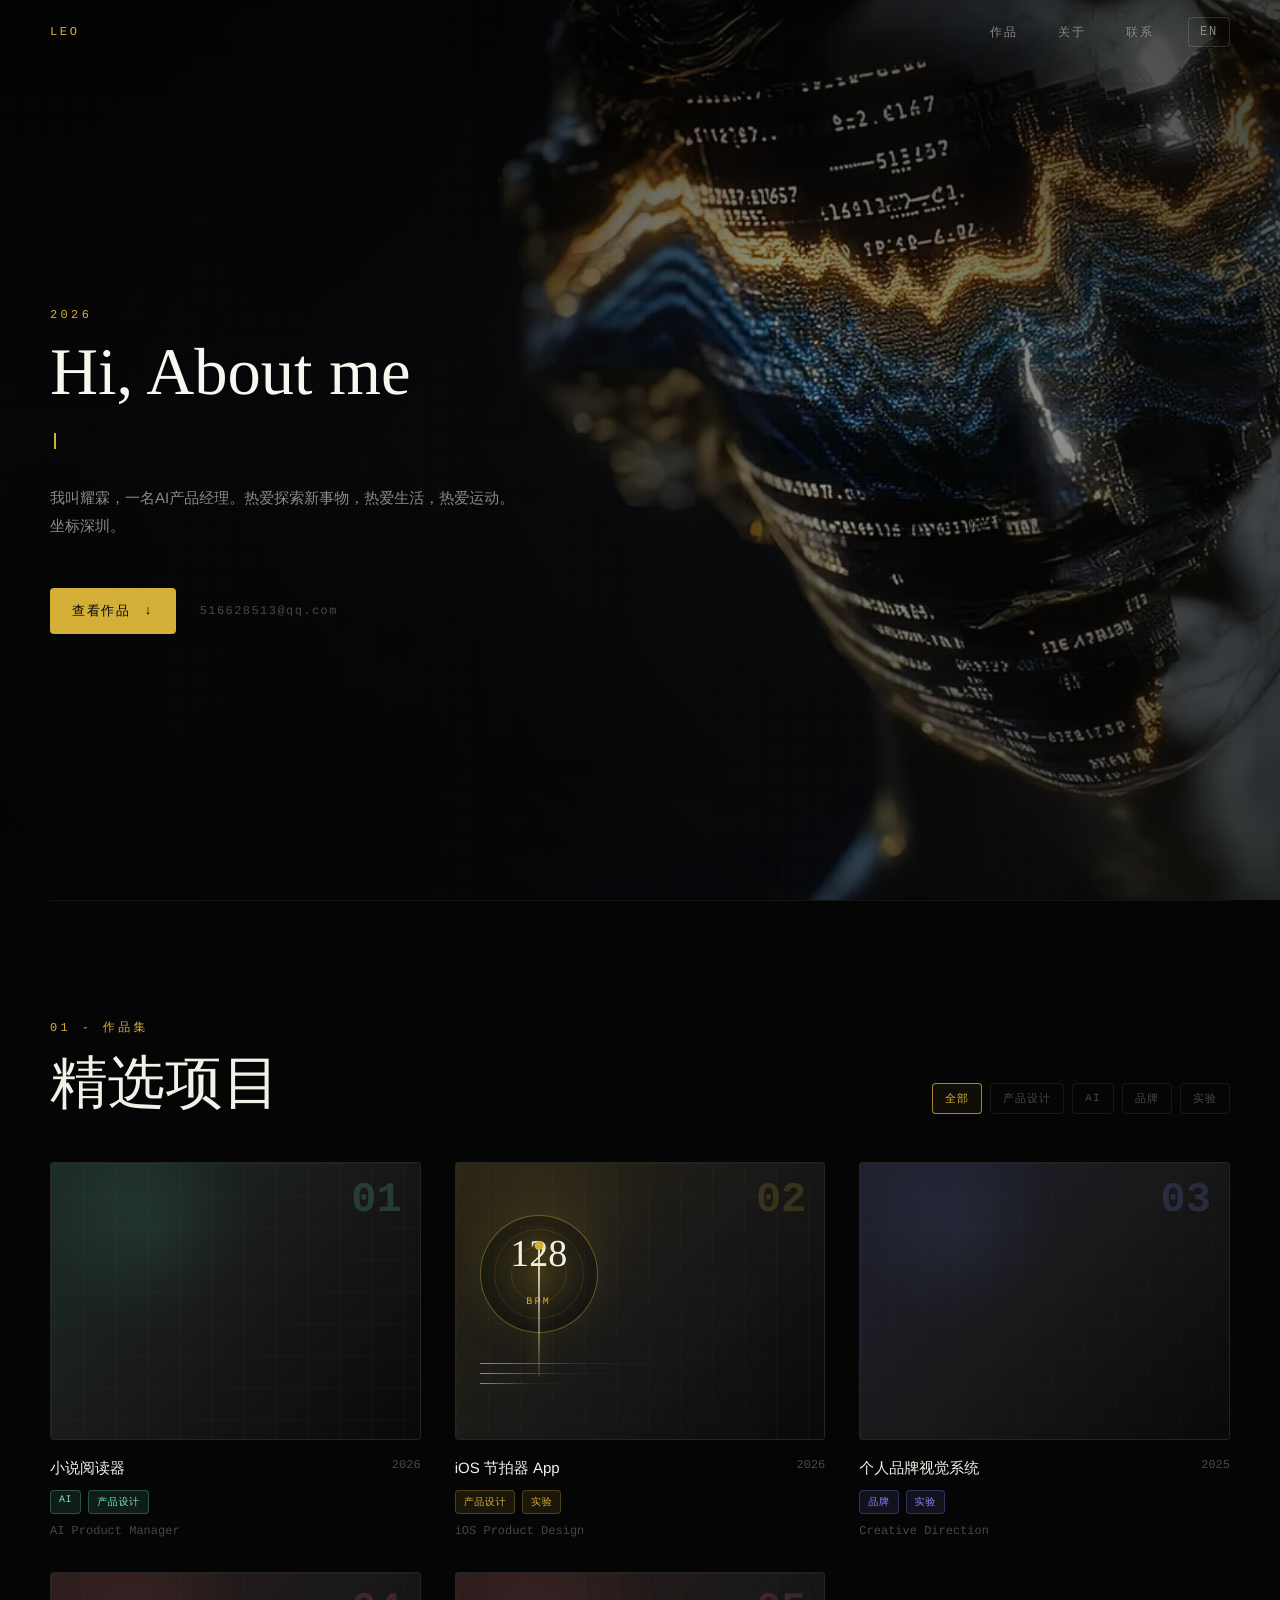
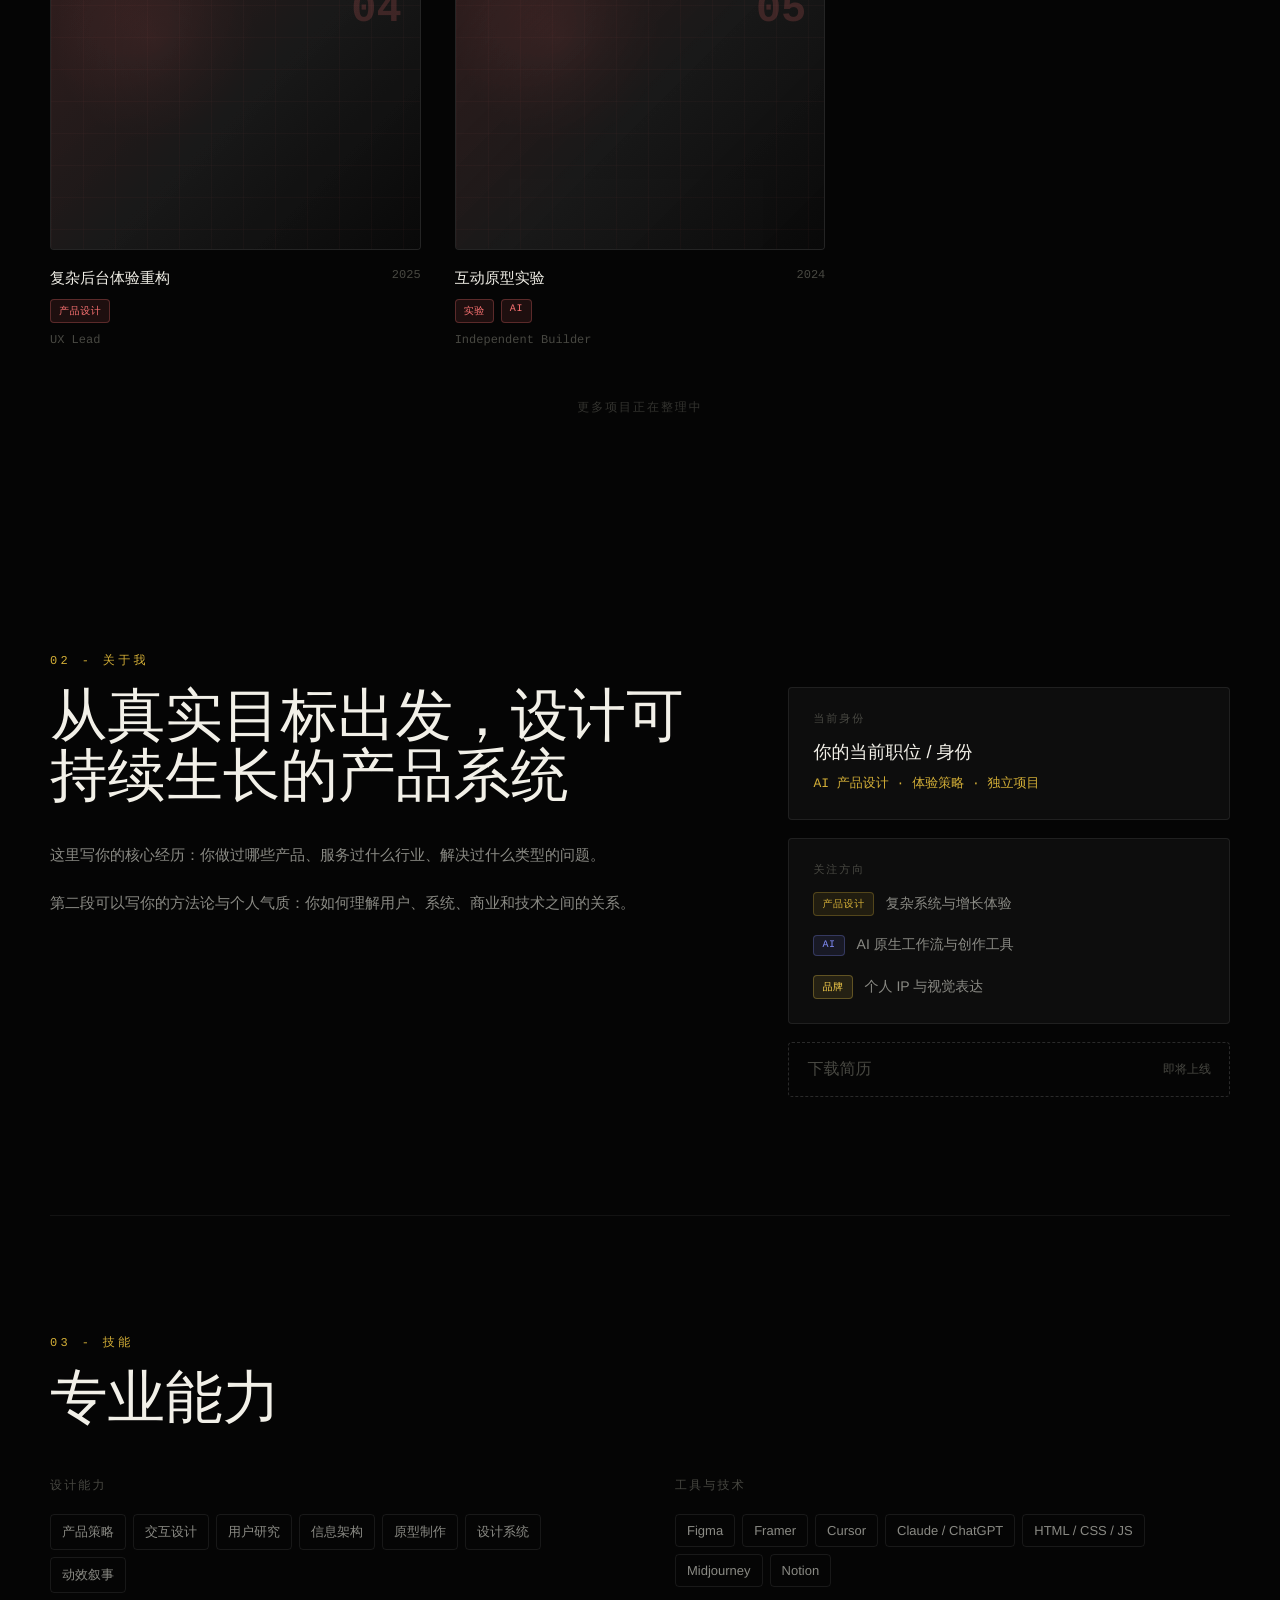
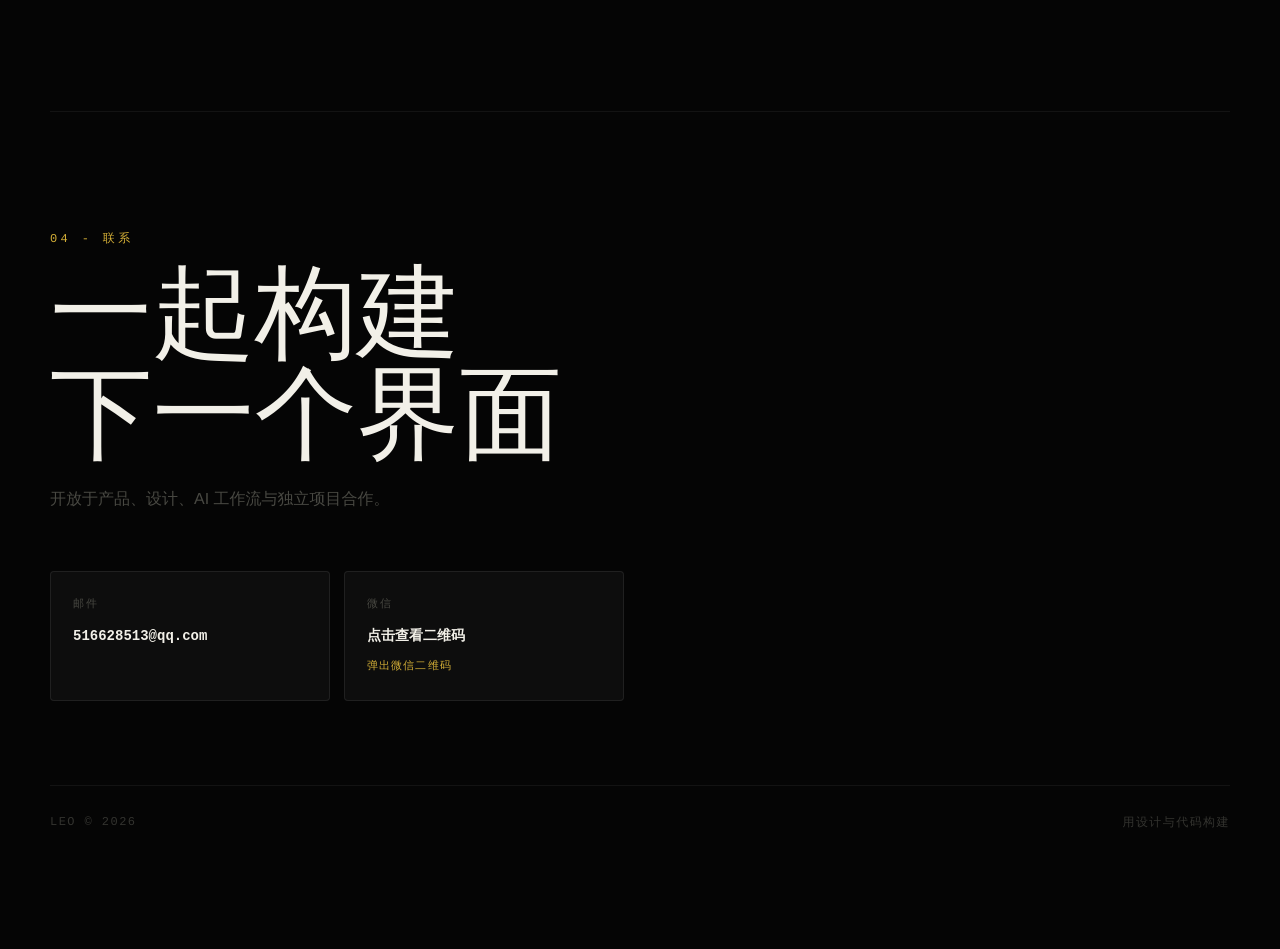
==== commit 337c1061: "Polish site title and footer" ====
--- a/index.html
+++ b/index.html
@@ -3,10 +3,10 @@
   <head>
     <meta charset="utf-8" />
     <meta name="viewport" content="width=device-width, initial-scale=1" />
-    <title>你的名字 / Your Name - Portfolio</title>
+    <title>LEO - Portfolio</title>
     <meta
       name="description"
-      content="个人作品集网站模板，适合设计师、产品经理、AI 创作者与独立开发者。"
+      content="耀霖的个人作品集：AI 产品经理，关注产品设计、交互体验、AI 工具和独立项目。"
     />
     <link rel="stylesheet" href="./styles.css" />
   </head>
@@ -138,7 +138,7 @@
         </div>
 
         <footer class="site-footer reveal">
-          <span data-i18n="footer.copyright">你的名字 © 2026</span>
+          <span data-i18n="footer.copyright">LEO © 2026</span>
           <span data-i18n="footer.made">用设计与代码构建</span>
         </footer>
       </section>
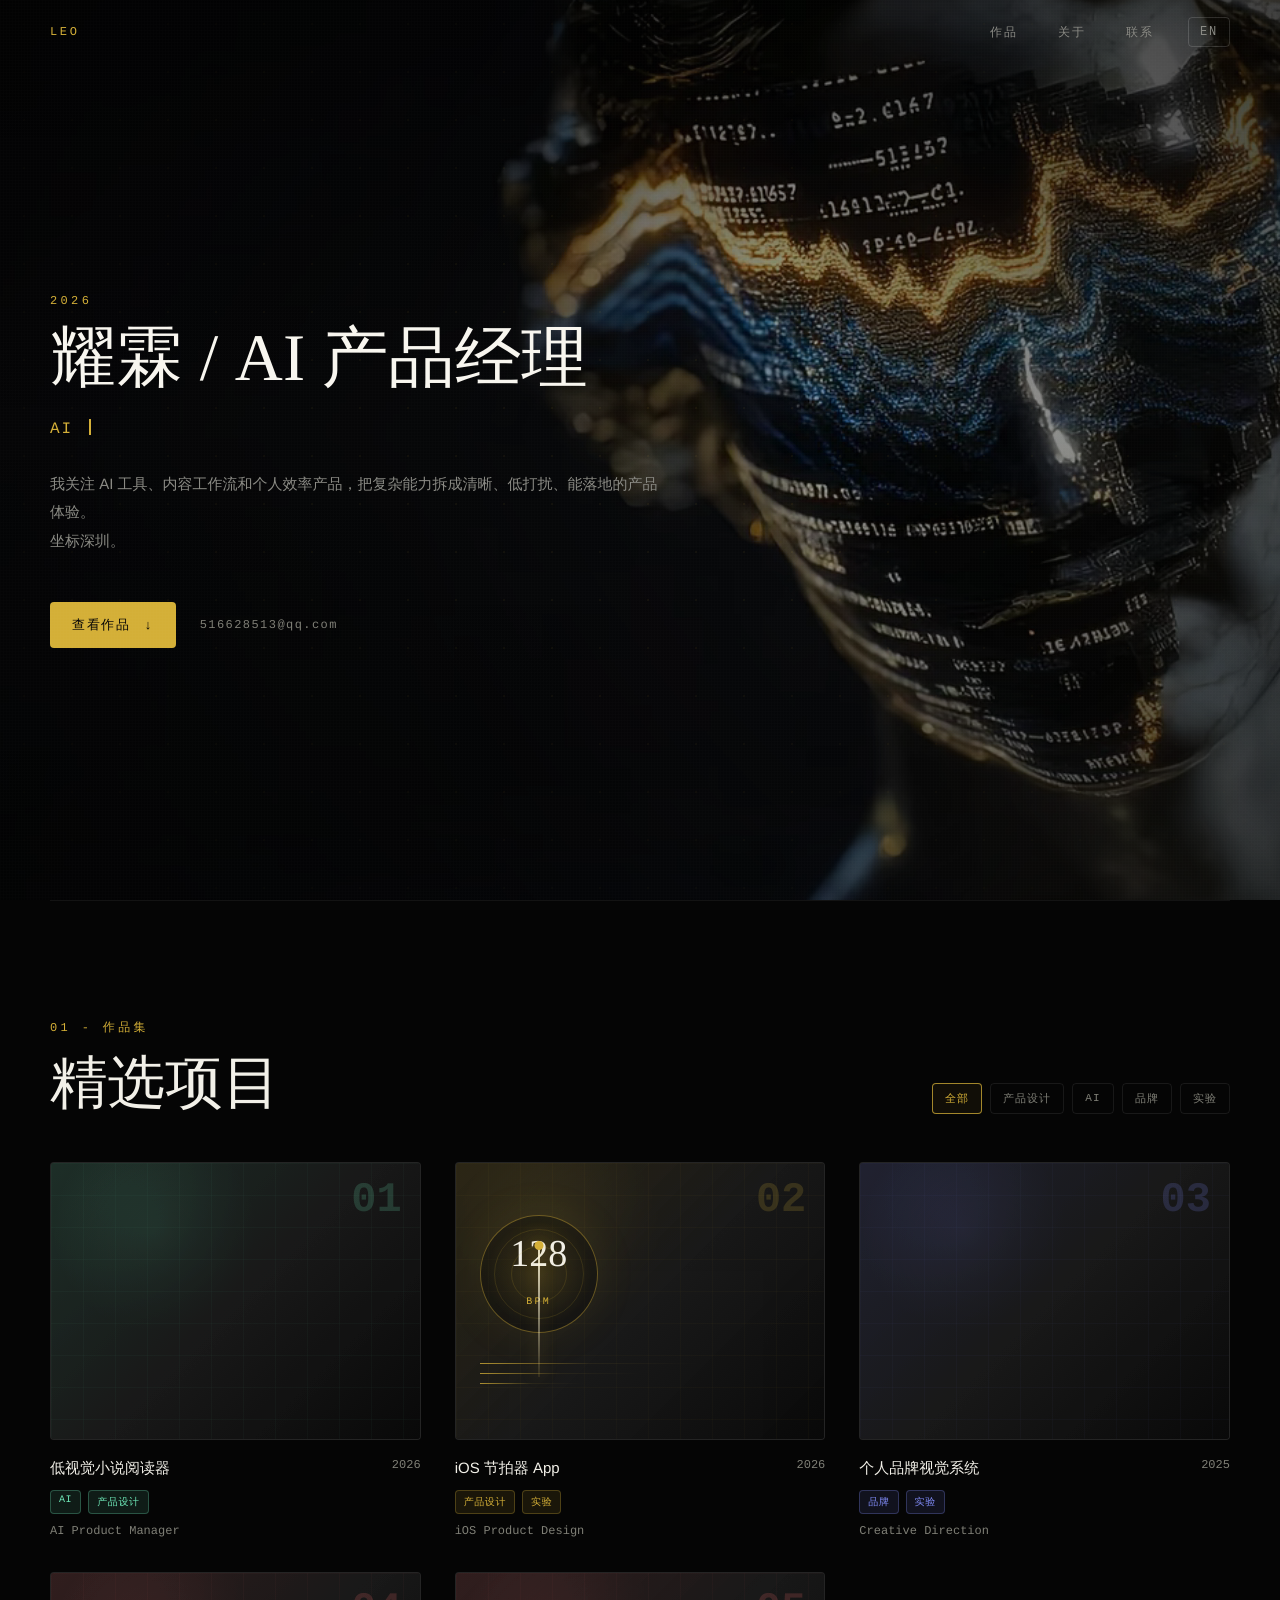
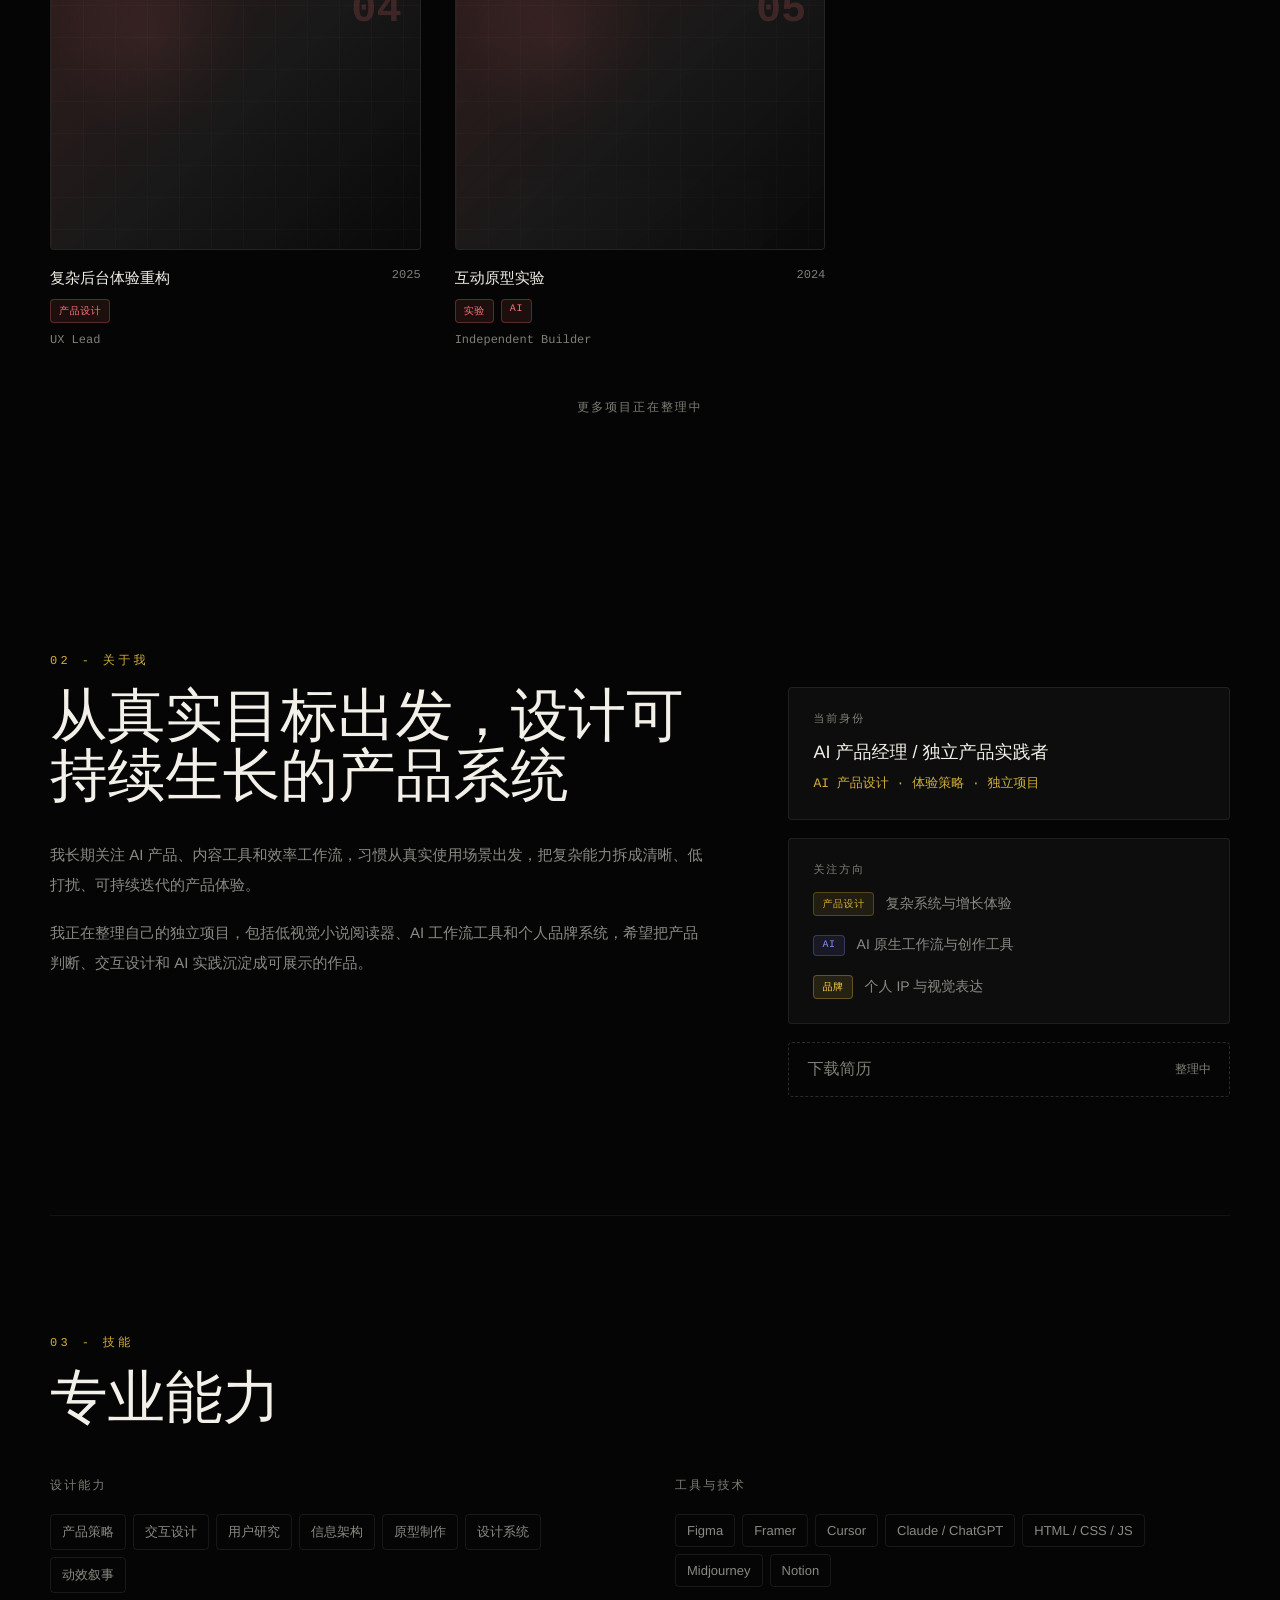
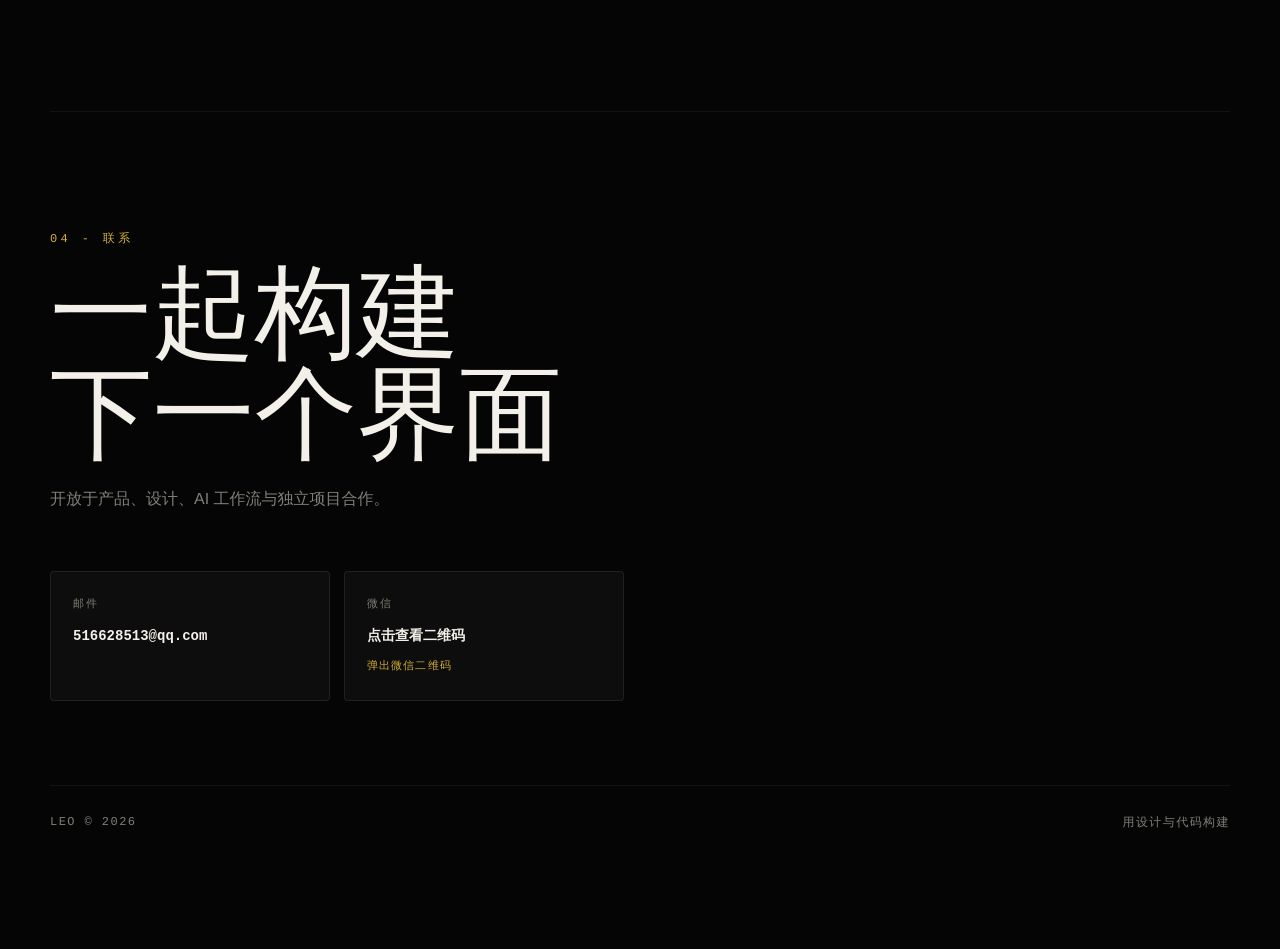
==== commit 497a0222: "Polish portfolio site for public launch" ====
--- a/index.html
+++ b/index.html
@@ -3,17 +3,29 @@
   <head>
     <meta charset="utf-8" />
     <meta name="viewport" content="width=device-width, initial-scale=1" />
-    <title>LEO - Portfolio</title>
+    <title>耀霖 - AI 产品经理作品集</title>
     <meta
       name="description"
       content="耀霖的个人作品集：AI 产品经理，关注产品设计、交互体验、AI 工具和独立项目。"
     />
+    <link rel="canonical" href="https://geyaolin.cn/" />
+    <meta name="theme-color" content="#050505" />
+    <meta property="og:type" content="website" />
+    <meta property="og:site_name" content="耀霖 Portfolio" />
+    <meta property="og:title" content="耀霖 - AI 产品经理作品集" />
+    <meta property="og:description" content="耀霖的个人作品集：AI 产品经理，关注产品设计、交互体验、AI 工具和独立项目。" />
+    <meta property="og:url" content="https://geyaolin.cn/" />
+    <meta property="og:image" content="https://geyaolin.cn/assets/profile-hero.jpg" />
+    <meta name="twitter:card" content="summary_large_image" />
+    <meta name="twitter:title" content="耀霖 - AI 产品经理作品集" />
+    <meta name="twitter:description" content="耀霖的个人作品集：AI 产品经理，关注产品设计、交互体验、AI 工具和独立项目。" />
+    <meta name="twitter:image" content="https://geyaolin.cn/assets/profile-hero.jpg" />
     <link rel="stylesheet" href="./styles.css" />
   </head>
   <body>
     <header class="site-header" data-header>
       <nav class="nav-shell" aria-label="Primary navigation">
-        <a class="brand-mark" href="#top" data-scroll>yourname</a>
+        <a class="brand-mark" href="#top" data-scroll>LEO</a>
 
         <div class="nav-links" data-nav-links>
           <button class="nav-link" type="button" data-goto="#work" data-i18n="nav.work">作品</button>
@@ -41,21 +53,21 @@
 
     <main id="top">
       <section class="hero-section" aria-label="Intro">
-        <video class="hero-video" autoplay muted playsinline loop aria-hidden="true">
+        <video class="hero-video" autoplay muted playsinline loop preload="metadata" poster="./assets/profile-hero.jpg" aria-hidden="true">
           <source src="./assets/hero-bg.webm" type="video/webm" />
-          <source src="./assets/hero-bg.mp4" type="video/mp4" />
+          <source src="./assets/hero-bg-optimized.mp4" type="video/mp4" />
         </video>
         <div class="hero-shade" aria-hidden="true"></div>
         <div class="hero-grid" aria-hidden="true"></div>
 
         <div class="hero-content reveal">
           <p class="eyebrow" data-i18n="hero.year">2026</p>
-          <h1 data-i18n="hero.title">Hi, About me</h1>
+          <h1 data-i18n="hero.title">耀霖 / AI 产品经理</h1>
           <p class="type-line">
             <span data-typewriter></span><span class="caret" aria-hidden="true"></span>
           </p>
           <p class="hero-copy" data-i18n="hero.tagline">
-            我叫耀霖，一名AI产品经理。热爱探索新事物，热爱生活，热爱运动。坐标深圳。
+            我关注 AI 工具、内容工作流和个人效率产品，把复杂能力拆成清晰、低打扰、能落地的产品体验。坐标深圳。
           </p>
 
           <div class="hero-actions">
@@ -63,7 +75,7 @@
               <span data-i18n="hero.cta">查看作品</span>
               <span aria-hidden="true">↓</span>
             </button>
-            <a class="quiet-link" href="mailto:hello@example.com" data-email-link>hello@example.com</a>
+            <a class="quiet-link" href="mailto:516628513@qq.com" data-email-link>516628513@qq.com</a>
           </div>
         </div>
       </section>
@@ -94,7 +106,7 @@
           <aside class="info-stack reveal" aria-label="Profile highlights">
             <div class="info-panel">
               <p class="panel-label" data-i18n="about.currentLabel">当前身份</p>
-              <p class="panel-title" data-i18n="about.current">你的当前职位 / 身份</p>
+              <p class="panel-title" data-i18n="about.current">AI 产品经理 / 独立产品实践者</p>
               <p class="panel-accent" data-i18n="about.focus">AI 产品设计 · 体验策略 · 独立项目</p>
             </div>
 
@@ -103,9 +115,9 @@
               <div class="tag-list" data-direction-tags></div>
             </div>
 
-            <a class="resume-strip" href="#" data-resume-link>
+            <a class="resume-strip" aria-disabled="true" data-resume-link>
               <span data-i18n="about.resume">下载简历</span>
-              <span data-i18n="about.resumeState">即将上线</span>
+              <span data-i18n="about.resumeState">整理中</span>
             </a>
           </aside>
         </div>
@@ -127,7 +139,7 @@
         <div class="contact-grid reveal">
           <button class="contact-card" type="button" data-copy="email">
             <span class="panel-label" data-i18n="contact.emailLabel">邮件</span>
-            <strong data-contact-email>hello@example.com</strong>
+            <strong data-contact-email>516628513@qq.com</strong>
             <small data-copy-state="email"> </small>
           </button>
           <button class="contact-card" type="button" data-copy="wechat" aria-haspopup="dialog" aria-controls="wechat-qr-modal">
--- a/styles.css
+++ b/styles.css
@@ -5,7 +5,7 @@
   --panel-soft: rgba(17, 17, 17, 0.72);
   --text: #f2f0e8;
   --muted: #8a8a84;
-  --dim: #484842;
+  --dim: #7f7f76;
   --hairline: rgba(255, 255, 255, 0.08);
   --hairline-strong: rgba(255, 255, 255, 0.15);
   --gold: #d4af37;
@@ -122,15 +122,23 @@
   gap: 28px;
 }
 
+.case-mobile-links {
+  display: none;
+  align-items: center;
+  gap: 18px;
+}
+
 .nav-link,
-.mobile-menu button {
+.mobile-menu button,
+.case-mobile-links a {
   color: var(--muted);
   transition: color 180ms ease;
 }
 
 .nav-link:hover,
 .mobile-menu button:hover,
-.lang-toggle:hover {
+.lang-toggle:hover,
+.case-mobile-links a:hover {
   color: var(--text);
 }
 
@@ -390,9 +398,13 @@
 .project-card {
   display: block;
   opacity: 0;
-  cursor: pointer;
+  cursor: default;
   transform: translateY(24px);
   transition: opacity 550ms ease, transform 550ms ease;
+}
+
+a.project-card {
+  cursor: pointer;
 }
 
 .project-card.is-visible {
@@ -620,7 +632,7 @@
 
 .section-note {
   margin: 52px 0 0;
-  color: #33332f;
+  color: var(--dim);
   text-align: center;
   font-family: var(--font-mono);
   font-size: 12px;
@@ -725,6 +737,11 @@
 .resume-strip:hover {
   color: var(--muted);
   border-color: rgba(212, 175, 55, 0.45);
+}
+
+.resume-strip[aria-disabled="true"] {
+  cursor: default;
+  pointer-events: none;
 }
 
 .resume-strip span:last-child {
@@ -947,7 +964,7 @@
   margin-top: 84px;
   padding-top: 28px;
   border-top: 1px solid rgba(255, 255, 255, 0.055);
-  color: #33332f;
+  color: var(--dim);
   font-family: var(--font-mono);
   font-size: 12px;
   letter-spacing: 0.12em;
@@ -1076,7 +1093,7 @@
 
 .download-block {
   display: flex;
-  align-items: center;
+  align-items: flex-start;
   gap: 18px;
   margin-top: 28px;
 }
@@ -1116,7 +1133,8 @@
   color: var(--dim);
   font-family: var(--font-mono);
   font-size: 12px;
-  letter-spacing: 0.12em;
+  letter-spacing: 0.04em;
+  line-height: 1.65;
 }
 
 .hero-reader-preview {
@@ -1188,7 +1206,9 @@
   gap: 6px;
 }
 
-.reader-window-top button {
+.reader-window-top nav span {
+  display: inline-flex;
+  align-items: center;
   padding: 6px 9px;
   color: #d8e7df;
   border: 1px solid rgba(110, 231, 183, 0.22);
@@ -1197,7 +1217,7 @@
   font-size: 12px;
 }
 
-.reader-window-top button.gold {
+.reader-window-top nav span.gold {
   color: var(--gold);
   border-color: rgba(212, 175, 55, 0.46);
 }
@@ -1354,9 +1374,9 @@
 
 .reader-demo {
   display: grid;
-  grid-template-columns: 0.75fr 1.35fr 0.9fr;
+  grid-template-columns: 0.72fr 1.2fr 1.05fr;
   gap: 18px;
-  min-height: 520px;
+  min-height: 700px;
   padding: 18px;
   border: 1px solid var(--hairline);
   border-radius: 6px;
@@ -1379,6 +1399,10 @@
   padding: 22px;
 }
 
+.ai-panel {
+  overflow: hidden;
+}
+
 .reader-sidebar strong {
   display: block;
   margin-bottom: 8px;
@@ -1429,6 +1453,77 @@
   border-bottom: 1px solid var(--hairline);
 }
 
+.context-cards {
+  display: grid;
+  gap: 9px;
+  max-height: 632px;
+  overflow-y: auto;
+  padding-right: 6px;
+}
+
+.context-cards::-webkit-scrollbar {
+  width: 4px;
+}
+
+.context-cards::-webkit-scrollbar-thumb {
+  background: rgba(110, 231, 183, 0.32);
+  border-radius: 999px;
+}
+
+.context-cards article {
+  position: relative;
+  min-height: 100px;
+  padding: 12px 42px 12px 12px;
+  border: 1px solid rgba(110, 231, 183, 0.18);
+  border-radius: 5px;
+  background:
+    linear-gradient(135deg, rgba(110, 231, 183, 0.055), transparent 48%),
+    rgba(5, 5, 5, 0.4);
+}
+
+.context-cards article::before {
+  position: absolute;
+  inset: 0;
+  content: "";
+  opacity: 0.16;
+  pointer-events: none;
+  background-image:
+    linear-gradient(rgba(110, 231, 183, 0.16) 1px, transparent 1px),
+    linear-gradient(90deg, rgba(110, 231, 183, 0.16) 1px, transparent 1px);
+  background-size: 24px 24px;
+}
+
+.context-cards span {
+  position: absolute;
+  top: 10px;
+  right: 12px;
+  color: rgba(110, 231, 183, 0.32);
+  font-family: var(--font-mono);
+  font-size: 30px;
+  font-weight: 700;
+  line-height: 1;
+}
+
+.context-cards h4 {
+  position: relative;
+  margin: 0 0 7px;
+  color: var(--text);
+  font-size: 14px;
+  font-weight: 700;
+}
+
+.context-cards p {
+  position: relative;
+  margin: 0;
+  color: #b9b7ad;
+  font-size: 11px;
+  line-height: 1.58;
+}
+
+.context-cards p + p {
+  margin-top: 2px;
+}
+
 .case-feature-list {
   display: grid;
   gap: 1px;
@@ -1496,6 +1591,10 @@
     display: none;
   }
 
+  .case-mobile-links {
+    display: flex;
+  }
+
   .mobile-actions {
     display: flex;
   }
@@ -1533,6 +1632,7 @@
     gap: 46px;
   }
 
+  .case-hero-layout,
   .case-section-heading,
   .case-grid,
   .reader-demo,
@@ -1540,6 +1640,14 @@
     grid-template-columns: 1fr;
   }
 
+  .case-hero-layout {
+    align-items: start;
+  }
+
+  .hero-reader-preview {
+    min-width: 0;
+  }
+
   .case-title {
     font-size: clamp(3.5rem, 14vw, 7rem);
   }
@@ -1599,4 +1707,33 @@
   .reader-page {
     padding: 26px;
   }
-}
+
+  .download-block {
+    flex-direction: column;
+  }
+
+  .reader-window-top {
+    align-items: flex-start;
+    flex-direction: column;
+  }
+}
+
+@media (prefers-reduced-motion: reduce) {
+  html {
+    scroll-behavior: auto;
+  }
+
+  *,
+  *::before,
+  *::after {
+    animation-duration: 0.001ms !important;
+    animation-iteration-count: 1 !important;
+    scroll-behavior: auto !important;
+    transition-duration: 0.001ms !important;
+  }
+
+  .hero-video,
+  .case-video {
+    display: none;
+  }
+}
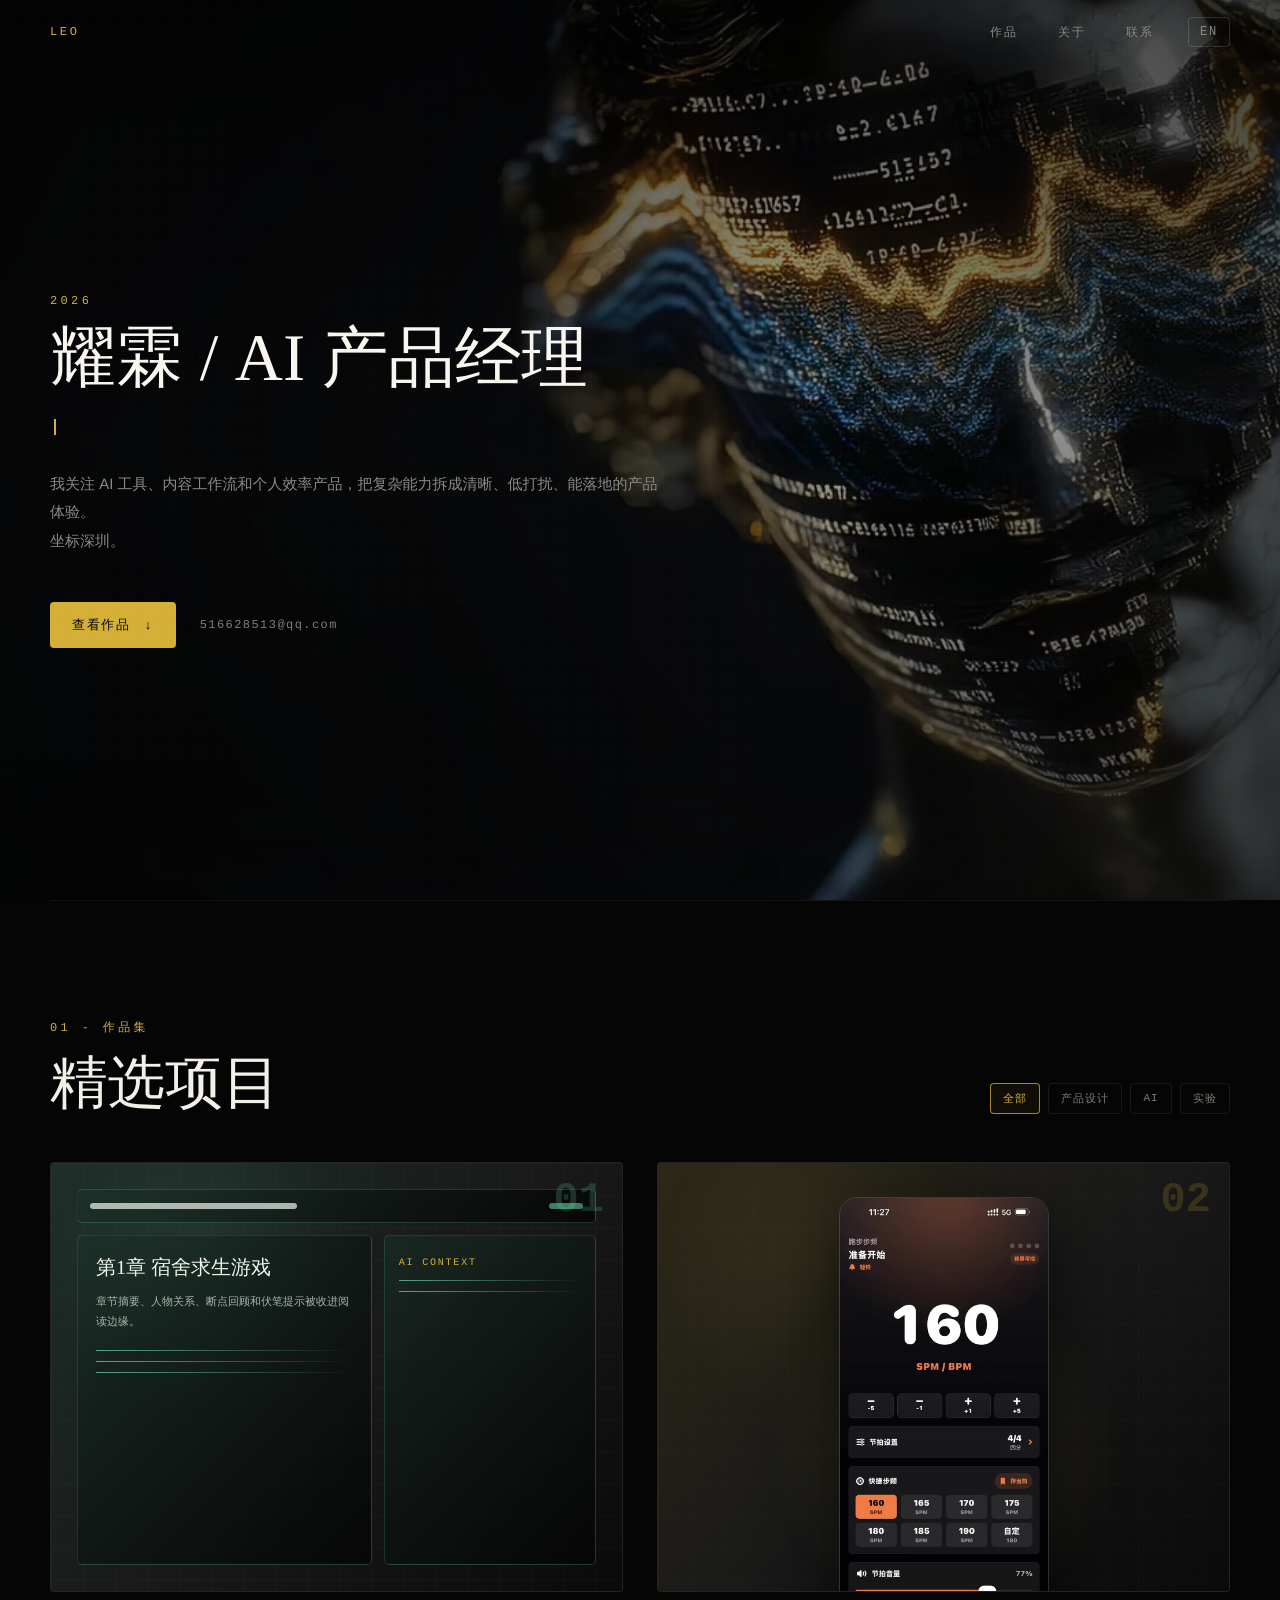
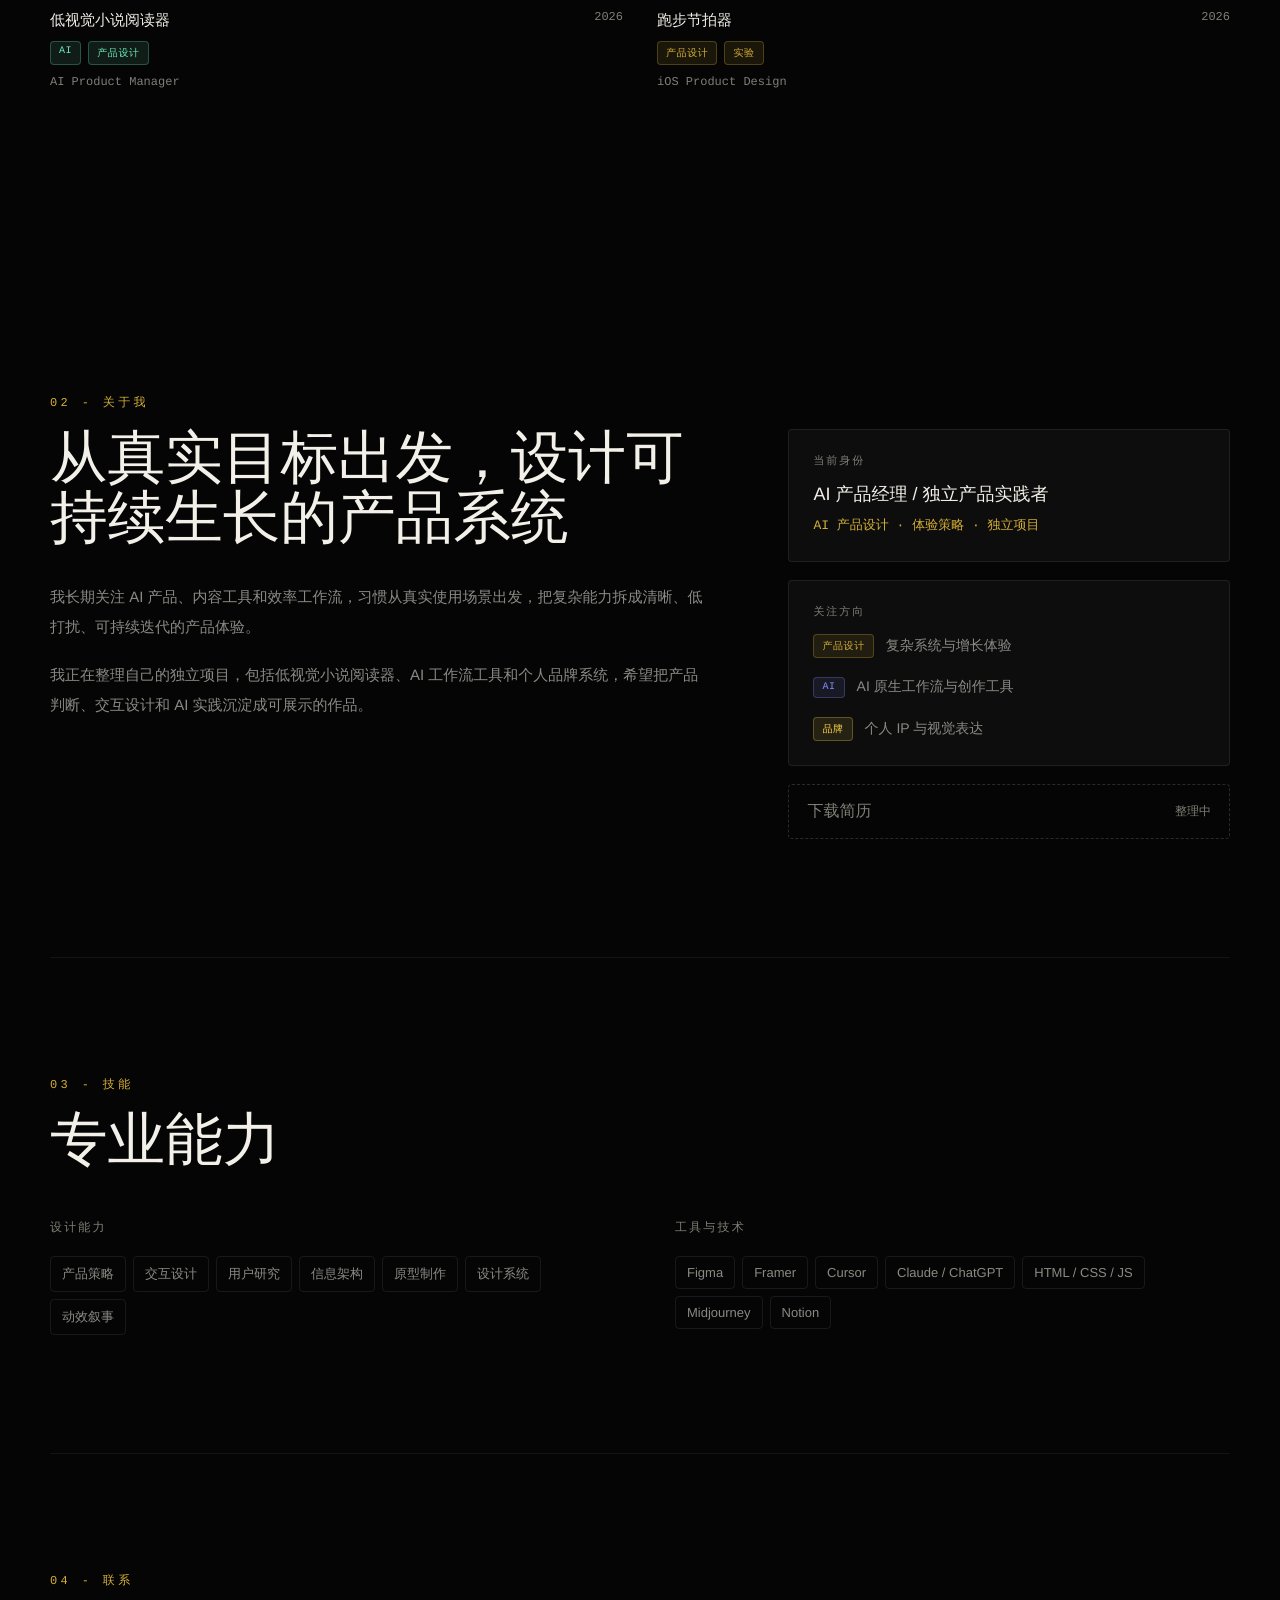
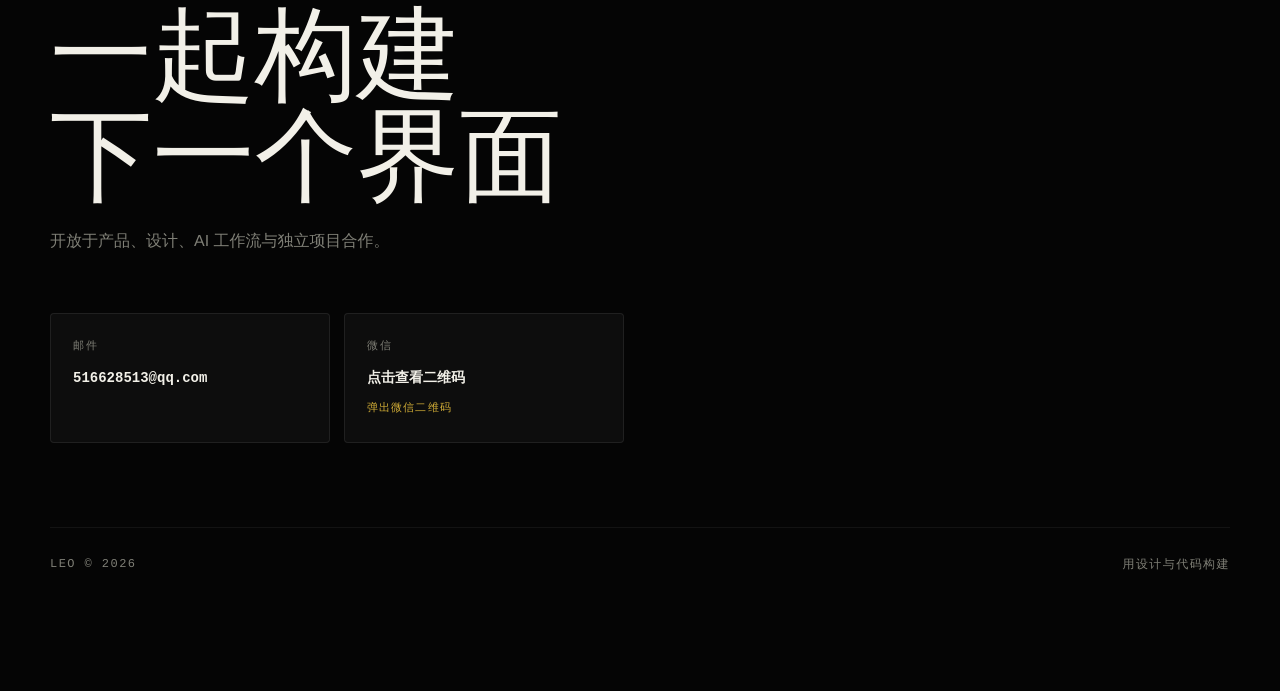
==== commit 1a0df8c8: "Unify hero cover image" ====
--- a/index.html
+++ b/index.html
@@ -15,11 +15,11 @@
     <meta property="og:title" content="耀霖 - AI 产品经理作品集" />
     <meta property="og:description" content="耀霖的个人作品集：AI 产品经理，关注产品设计、交互体验、AI 工具和独立项目。" />
     <meta property="og:url" content="https://geyaolin.cn/" />
-    <meta property="og:image" content="https://geyaolin.cn/assets/profile-hero.jpg" />
+    <meta property="og:image" content="https://geyaolin.cn/assets/hero-cover.jpg" />
     <meta name="twitter:card" content="summary_large_image" />
     <meta name="twitter:title" content="耀霖 - AI 产品经理作品集" />
     <meta name="twitter:description" content="耀霖的个人作品集：AI 产品经理，关注产品设计、交互体验、AI 工具和独立项目。" />
-    <meta name="twitter:image" content="https://geyaolin.cn/assets/profile-hero.jpg" />
+    <meta name="twitter:image" content="https://geyaolin.cn/assets/hero-cover.jpg" />
     <link rel="stylesheet" href="./styles.css" />
   </head>
   <body>
@@ -53,7 +53,7 @@
 
     <main id="top">
       <section class="hero-section" aria-label="Intro">
-        <video class="hero-video" autoplay muted playsinline loop preload="metadata" poster="./assets/profile-hero.jpg" aria-hidden="true">
+        <video class="hero-video" autoplay muted playsinline loop preload="metadata" poster="./assets/hero-cover.jpg" aria-hidden="true">
           <source src="./assets/hero-bg.webm" type="video/webm" />
           <source src="./assets/hero-bg-optimized.mp4" type="video/mp4" />
         </video>
--- a/styles.css
+++ b/styles.css
@@ -391,7 +391,7 @@
 
 .project-grid {
   display: grid;
-  grid-template-columns: repeat(3, minmax(0, 1fr));
+  grid-template-columns: repeat(2, minmax(0, 1fr));
   gap: 34px;
 }
 
@@ -445,6 +445,109 @@
 
 .project-card:hover .project-visual::before {
   transform: scale(1.06);
+}
+
+.project-image {
+  position: absolute;
+  z-index: 2;
+  left: 50%;
+  top: 34px;
+  width: min(46%, 210px);
+  border: 1px solid rgba(255, 255, 255, 0.12);
+  border-radius: 18px;
+  box-shadow: 0 24px 74px rgba(0, 0, 0, 0.68);
+  transform: translateX(-50%);
+}
+
+.project-image-glow {
+  position: absolute;
+  z-index: 1;
+  inset: 18% 18% -16%;
+  background: radial-gradient(circle, var(--accent-alpha), transparent 64%);
+  filter: blur(8px);
+}
+
+.project-reader-shot {
+  position: absolute;
+  inset: 26px;
+  z-index: 2;
+  display: grid;
+  grid-template-columns: 1fr 0.72fr;
+  grid-template-rows: auto 1fr;
+  gap: 12px;
+  pointer-events: none;
+}
+
+.reader-shot-top,
+.reader-shot-page,
+.reader-shot-ai {
+  border: 1px solid rgba(110, 231, 183, 0.2);
+  border-radius: 5px;
+  background:
+    linear-gradient(135deg, rgba(110, 231, 183, 0.1), rgba(5, 5, 5, 0.72)),
+    rgba(5, 5, 5, 0.45);
+}
+
+.reader-shot-top {
+  grid-column: 1 / -1;
+  display: flex;
+  align-items: center;
+  justify-content: space-between;
+  height: 34px;
+  padding: 0 12px;
+}
+
+.reader-shot-top span {
+  width: 42%;
+  height: 6px;
+  border-radius: 999px;
+  background: rgba(238, 246, 238, 0.7);
+}
+
+.reader-shot-top i {
+  width: 34px;
+  height: 6px;
+  border-radius: 999px;
+  background: rgba(110, 231, 183, 0.52);
+}
+
+.reader-shot-page {
+  padding: 18px;
+}
+
+.reader-shot-page strong {
+  display: block;
+  color: #eef6ee;
+  font-family: var(--font-display);
+  font-size: 20px;
+  font-weight: 300;
+}
+
+.reader-shot-page p {
+  margin: 12px 0 18px;
+  color: #a9b4aa;
+  font-size: 11px;
+  line-height: 1.8;
+}
+
+.reader-shot-page em,
+.reader-shot-ai i {
+  display: block;
+  height: 1px;
+  margin-top: 10px;
+  background: linear-gradient(90deg, rgba(110, 231, 183, 0.68), transparent);
+}
+
+.reader-shot-ai {
+  padding: 16px 14px;
+}
+
+.reader-shot-ai span {
+  color: var(--gold);
+  font-family: var(--font-mono);
+  font-size: 10px;
+  letter-spacing: 0.18em;
+  text-transform: uppercase;
 }
 
 .project-metronome {
@@ -1552,6 +1655,488 @@
   margin: 0;
 }
 
+.metro-body {
+  background:
+    linear-gradient(90deg, rgba(255, 122, 55, 0.05) 1px, transparent 1px),
+    linear-gradient(rgba(255, 255, 255, 0.025) 1px, transparent 1px),
+    #070707;
+  background-size: 82px 82px, 82px 82px, auto;
+}
+
+.metro-main {
+  min-height: 100vh;
+  overflow: hidden;
+}
+
+.metro-shell {
+  width: min(var(--max), calc(100% - 40px));
+  margin: 0 auto;
+}
+
+.metro-hero {
+  position: relative;
+  min-height: 100vh;
+  display: grid;
+  align-items: center;
+  padding: 112px 0 86px;
+  overflow: hidden;
+  background:
+    linear-gradient(90deg, rgba(8, 8, 8, 0.96), rgba(8, 8, 8, 0.72) 52%, rgba(8, 8, 8, 0.94)),
+    linear-gradient(180deg, rgba(255, 122, 55, 0.12), transparent 34%, rgba(8, 8, 8, 0.96));
+}
+
+.metro-track {
+  position: absolute;
+  inset: 0;
+  opacity: 0.5;
+  background:
+    repeating-linear-gradient(90deg, transparent 0 70px, rgba(255, 122, 55, 0.08) 70px 72px),
+    repeating-linear-gradient(0deg, transparent 0 118px, rgba(255, 255, 255, 0.045) 118px 119px);
+  mask-image: linear-gradient(90deg, transparent, #000 12%, #000 86%, transparent);
+}
+
+.metro-track::before,
+.metro-track::after {
+  position: absolute;
+  left: 0;
+  right: 0;
+  content: "";
+  height: 1px;
+  background: linear-gradient(90deg, transparent, rgba(255, 122, 55, 0.8), transparent);
+  animation: metro-scan 4.8s linear infinite;
+}
+
+.metro-track::before {
+  top: 32%;
+}
+
+.metro-track::after {
+  top: 68%;
+  animation-delay: 1.4s;
+}
+
+.metro-hero-grid {
+  position: relative;
+  z-index: 2;
+  display: grid;
+  grid-template-columns: minmax(0, 0.92fr) minmax(440px, 0.88fr);
+  align-items: center;
+  gap: clamp(42px, 7vw, 104px);
+}
+
+.metro-copy h1 {
+  max-width: 720px;
+  margin: 0 0 28px;
+  color: var(--text);
+  font-family: var(--font-display);
+  font-size: clamp(4.8rem, 11vw, 10.5rem);
+  font-weight: 300;
+  line-height: 0.88;
+}
+
+.metro-lede {
+  width: min(680px, 100%);
+  margin: 0;
+  color: #c2beb2;
+  font-size: 18px;
+  line-height: 2;
+}
+
+.metro-hero-actions {
+  display: flex;
+  flex-wrap: wrap;
+  align-items: center;
+  gap: 18px;
+  margin-top: 42px;
+}
+
+.metro-action {
+  background: #ff7a37;
+  color: #080808;
+}
+
+.metro-action:hover {
+  background: #ffd0a8;
+}
+
+.metro-hero-actions span {
+  color: var(--dim);
+  font-family: var(--font-mono);
+  font-size: 12px;
+  letter-spacing: 0.12em;
+  text-transform: uppercase;
+}
+
+.metro-stage {
+  position: relative;
+  min-height: 720px;
+}
+
+.metro-phone {
+  position: absolute;
+  overflow: hidden;
+  border: 1px solid rgba(255, 255, 255, 0.1);
+  border-radius: 34px;
+  background: #101014;
+  box-shadow:
+    0 36px 110px rgba(0, 0, 0, 0.68),
+    0 0 80px rgba(255, 122, 55, 0.12);
+}
+
+.metro-phone img {
+  display: block;
+  width: 100%;
+  height: 100%;
+  object-fit: cover;
+}
+
+.metro-phone-main {
+  left: 16%;
+  top: 0;
+  z-index: 3;
+  width: min(340px, 62vw);
+  aspect-ratio: 640 / 1387;
+}
+
+.metro-phone-back {
+  right: 0;
+  bottom: 18px;
+  z-index: 1;
+  width: min(270px, 48vw);
+  aspect-ratio: 640 / 1387;
+  opacity: 0.74;
+  transform: rotate(4deg);
+}
+
+.metro-pulse-card {
+  position: absolute;
+  right: 28%;
+  bottom: 104px;
+  z-index: 4;
+  width: 220px;
+  padding: 22px 22px 20px;
+  border: 1px solid rgba(255, 122, 55, 0.32);
+  border-radius: 6px;
+  background:
+    linear-gradient(180deg, rgba(32, 27, 24, 0.94), rgba(10, 10, 10, 0.96)),
+    #111;
+}
+
+.metro-pulse-card span {
+  display: block;
+  color: #fff8ec;
+  font-family: var(--font-display);
+  font-size: 70px;
+  font-weight: 300;
+  line-height: 0.9;
+}
+
+.metro-pulse-card strong {
+  display: block;
+  margin-top: 8px;
+  color: #ff7a37;
+  font-family: var(--font-mono);
+  font-size: 12px;
+  letter-spacing: 0.22em;
+}
+
+.metro-pulse-card i {
+  display: block;
+  height: 2px;
+  margin-top: 20px;
+  background: linear-gradient(90deg, #ff7a37, rgba(255, 122, 55, 0.18));
+  animation: metro-bar 1.2s ease-in-out infinite;
+}
+
+.metro-problem,
+.metro-feature-band,
+.metro-motion,
+.metro-closing {
+  position: relative;
+  padding: 118px 0;
+  border-top: 1px solid rgba(255, 255, 255, 0.065);
+}
+
+.metro-problem {
+  display: grid;
+  grid-template-columns: 0.78fr 1.22fr;
+  gap: clamp(38px, 6vw, 86px);
+}
+
+.metro-problem h2,
+.metro-feature-copy h2,
+.metro-motion h2,
+.metro-closing h2 {
+  margin: 0;
+  color: var(--text);
+  font-family: var(--font-display);
+  font-size: clamp(2.6rem, 5.6vw, 5.8rem);
+  font-weight: 300;
+  line-height: 1.02;
+}
+
+.metro-problem-grid {
+  display: grid;
+  gap: 14px;
+}
+
+.metro-problem-grid article,
+.metro-motion-copy article {
+  padding: 24px;
+  border: 1px solid rgba(255, 255, 255, 0.09);
+  border-radius: 6px;
+  background: rgba(18, 18, 20, 0.74);
+}
+
+.metro-problem-grid span,
+.metro-motion-copy span {
+  color: #ff7a37;
+  font-family: var(--font-mono);
+  font-size: 11px;
+  letter-spacing: 0.18em;
+  text-transform: uppercase;
+}
+
+.metro-problem-grid h3,
+.metro-motion-copy h3 {
+  margin: 14px 0 10px;
+  color: var(--text);
+  font-size: 20px;
+  line-height: 1.35;
+}
+
+.metro-problem-grid p,
+.metro-feature-copy p,
+.metro-motion-copy p,
+.metro-closing p {
+  margin: 0;
+  color: #aaa79c;
+  line-height: 1.9;
+}
+
+.metro-feature-band {
+  display: grid;
+  grid-template-columns: minmax(0, 0.9fr) minmax(420px, 1.1fr);
+  align-items: center;
+  gap: clamp(42px, 7vw, 100px);
+}
+
+.metro-feature-copy p {
+  max-width: 620px;
+  margin-top: 28px;
+  font-size: 16px;
+}
+
+.metro-spec-list {
+  display: flex;
+  flex-wrap: wrap;
+  gap: 10px;
+  margin-top: 34px;
+}
+
+.metro-spec-list span {
+  padding: 8px 12px;
+  color: #ffd0a8;
+  border: 1px solid rgba(255, 122, 55, 0.28);
+  border-radius: 4px;
+  background: rgba(255, 122, 55, 0.055);
+  font-family: var(--font-mono);
+  font-size: 11px;
+  letter-spacing: 0.08em;
+}
+
+.metro-screens {
+  display: grid;
+  grid-template-columns: repeat(2, minmax(0, 1fr));
+  gap: 18px;
+  align-items: start;
+}
+
+.metro-screens img {
+  width: 100%;
+  border: 1px solid rgba(255, 255, 255, 0.09);
+  border-radius: 24px;
+  background: #101014;
+  box-shadow: 0 28px 90px rgba(0, 0, 0, 0.45);
+}
+
+.metro-screens img:nth-child(2) {
+  margin-top: 82px;
+}
+
+.metro-motion-grid {
+  display: grid;
+  grid-template-columns: minmax(340px, 0.92fr) minmax(0, 1.08fr);
+  gap: clamp(36px, 6vw, 82px);
+  align-items: center;
+  margin-top: 54px;
+}
+
+.metro-beat-visual {
+  position: relative;
+  min-height: 420px;
+  border: 1px solid rgba(255, 122, 55, 0.18);
+  border-radius: 6px;
+  background:
+    linear-gradient(90deg, rgba(255, 122, 55, 0.06) 1px, transparent 1px),
+    linear-gradient(rgba(255, 255, 255, 0.045) 1px, transparent 1px),
+    rgba(12, 12, 12, 0.92);
+  background-size: 34px 34px;
+}
+
+.metro-rings {
+  position: absolute;
+  left: 50%;
+  top: 44%;
+  display: grid;
+  place-items: center;
+  width: 210px;
+  aspect-ratio: 1;
+  transform: translate(-50%, -50%);
+}
+
+.metro-rings span {
+  position: absolute;
+  inset: calc(var(--i, 0) * 26px);
+  border: 1px solid rgba(255, 122, 55, 0.28);
+  border-radius: 50%;
+}
+
+.metro-rings span:nth-child(1) {
+  --i: 0;
+}
+
+.metro-rings span:nth-child(2) {
+  --i: 1;
+}
+
+.metro-rings span:nth-child(3) {
+  --i: 2;
+}
+
+.metro-rings strong {
+  color: var(--text);
+  font-family: var(--font-display);
+  font-size: 78px;
+  font-weight: 300;
+}
+
+.metro-rings em {
+  position: absolute;
+  bottom: 54px;
+  color: #ff7a37;
+  font-family: var(--font-mono);
+  font-size: 12px;
+  font-style: normal;
+  letter-spacing: 0.26em;
+}
+
+.metro-needle {
+  position: absolute;
+  left: 50%;
+  top: 44%;
+  width: 2px;
+  height: 190px;
+  background: linear-gradient(180deg, #fff8ec, rgba(255, 122, 55, 0.18));
+  transform-origin: 50% 100%;
+  animation: metro-swing 1.2s ease-in-out infinite alternate;
+}
+
+.metro-bars {
+  position: absolute;
+  left: 10%;
+  right: 10%;
+  bottom: 52px;
+  display: grid;
+  grid-template-columns: repeat(6, 1fr);
+  gap: 10px;
+}
+
+.metro-bars i {
+  display: block;
+  height: 52px;
+  background: linear-gradient(180deg, rgba(255, 122, 55, 0.92), rgba(255, 122, 55, 0.1));
+  transform-origin: bottom;
+  animation: metro-eq 1.2s ease-in-out infinite;
+}
+
+.metro-bars i:nth-child(2) {
+  animation-delay: 120ms;
+}
+
+.metro-bars i:nth-child(3) {
+  animation-delay: 240ms;
+}
+
+.metro-bars i:nth-child(4) {
+  animation-delay: 360ms;
+}
+
+.metro-bars i:nth-child(5) {
+  animation-delay: 480ms;
+}
+
+.metro-bars i:nth-child(6) {
+  animation-delay: 600ms;
+}
+
+.metro-motion-copy {
+  display: grid;
+  gap: 14px;
+}
+
+.metro-closing {
+  text-align: center;
+}
+
+.metro-closing p {
+  width: min(620px, 100%);
+  margin: 24px auto 34px;
+  font-size: 17px;
+}
+
+@keyframes metro-scan {
+  from {
+    transform: translateX(-22%);
+  }
+
+  to {
+    transform: translateX(22%);
+  }
+}
+
+@keyframes metro-bar {
+  0%,
+  100% {
+    transform: scaleX(0.48);
+  }
+
+  50% {
+    transform: scaleX(1);
+  }
+}
+
+@keyframes metro-swing {
+  from {
+    transform: translateX(-50%) rotate(-20deg);
+  }
+
+  to {
+    transform: translateX(-50%) rotate(20deg);
+  }
+}
+
+@keyframes metro-eq {
+  0%,
+  100% {
+    transform: scaleY(0.3);
+  }
+
+  50% {
+    transform: scaleY(1);
+  }
+}
+
 @keyframes blink {
   0%,
   100% {
@@ -1635,9 +2220,36 @@
   .case-hero-layout,
   .case-section-heading,
   .case-grid,
+  .metro-hero-grid,
+  .metro-problem,
+  .metro-feature-band,
+  .metro-motion-grid,
   .reader-demo,
   .case-feature-list div {
     grid-template-columns: 1fr;
+  }
+
+  .metro-hero {
+    padding-top: 104px;
+  }
+
+  .metro-stage {
+    min-height: 620px;
+  }
+
+  .metro-phone-main {
+    left: 4%;
+  }
+
+  .metro-pulse-card {
+    right: 8%;
+  }
+
+  .metro-feature-band,
+  .metro-problem,
+  .metro-motion,
+  .metro-closing {
+    padding: 92px 0;
   }
 
   .case-hero-layout {
@@ -1698,6 +2310,54 @@
 
   .case-hero {
     padding-inline: 14px;
+  }
+
+  .metro-shell {
+    width: min(100% - 28px, var(--max));
+  }
+
+  .metro-copy h1 {
+    font-size: clamp(3.8rem, 18vw, 6.8rem);
+  }
+
+  .metro-lede {
+    font-size: 15px;
+  }
+
+  .metro-stage {
+    min-height: 560px;
+  }
+
+  .metro-phone-main {
+    left: 0;
+    width: min(300px, 74vw);
+  }
+
+  .metro-phone-back {
+    right: -22px;
+    width: min(220px, 54vw);
+  }
+
+  .metro-pulse-card {
+    right: 0;
+    bottom: 74px;
+    width: min(196px, 54vw);
+  }
+
+  .metro-pulse-card span {
+    font-size: 56px;
+  }
+
+  .metro-screens {
+    grid-template-columns: 1fr;
+  }
+
+  .metro-screens img:nth-child(2) {
+    margin-top: 0;
+  }
+
+  .metro-beat-visual {
+    min-height: 340px;
   }
 
   .case-section {
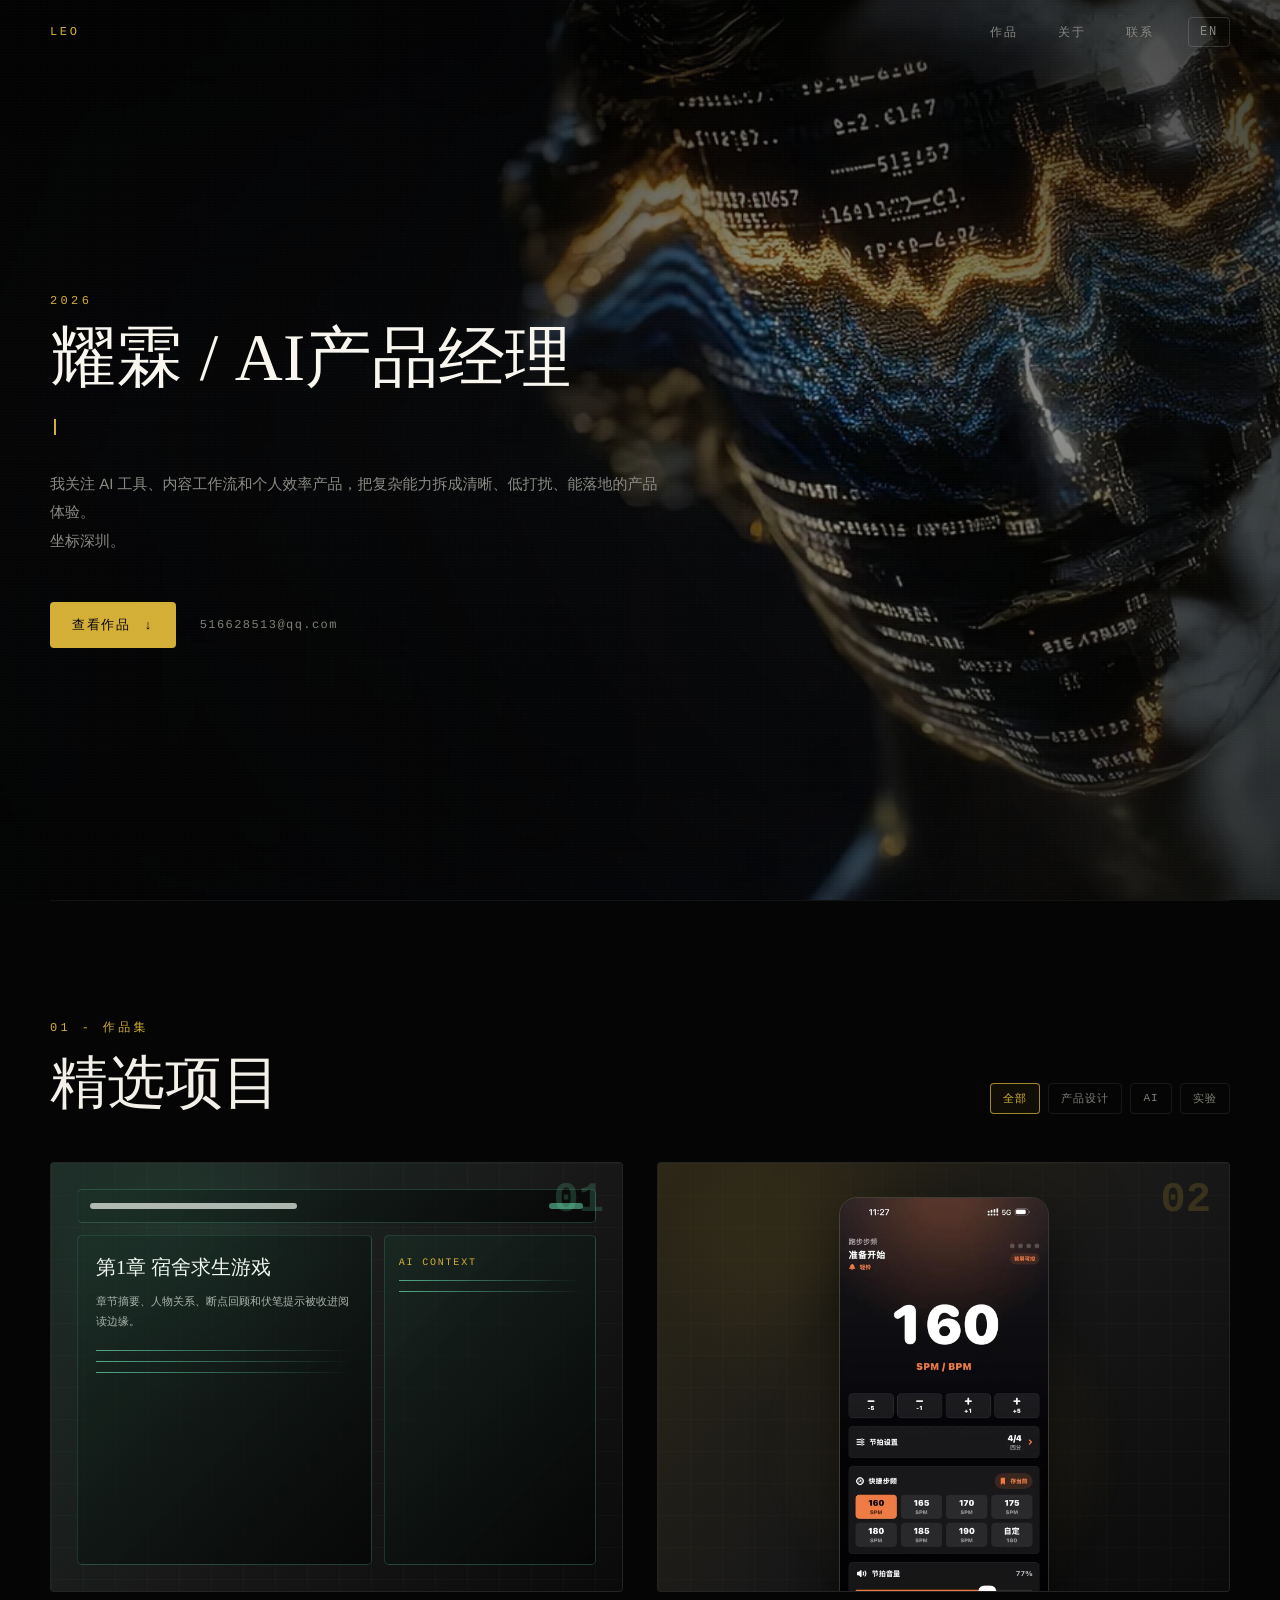
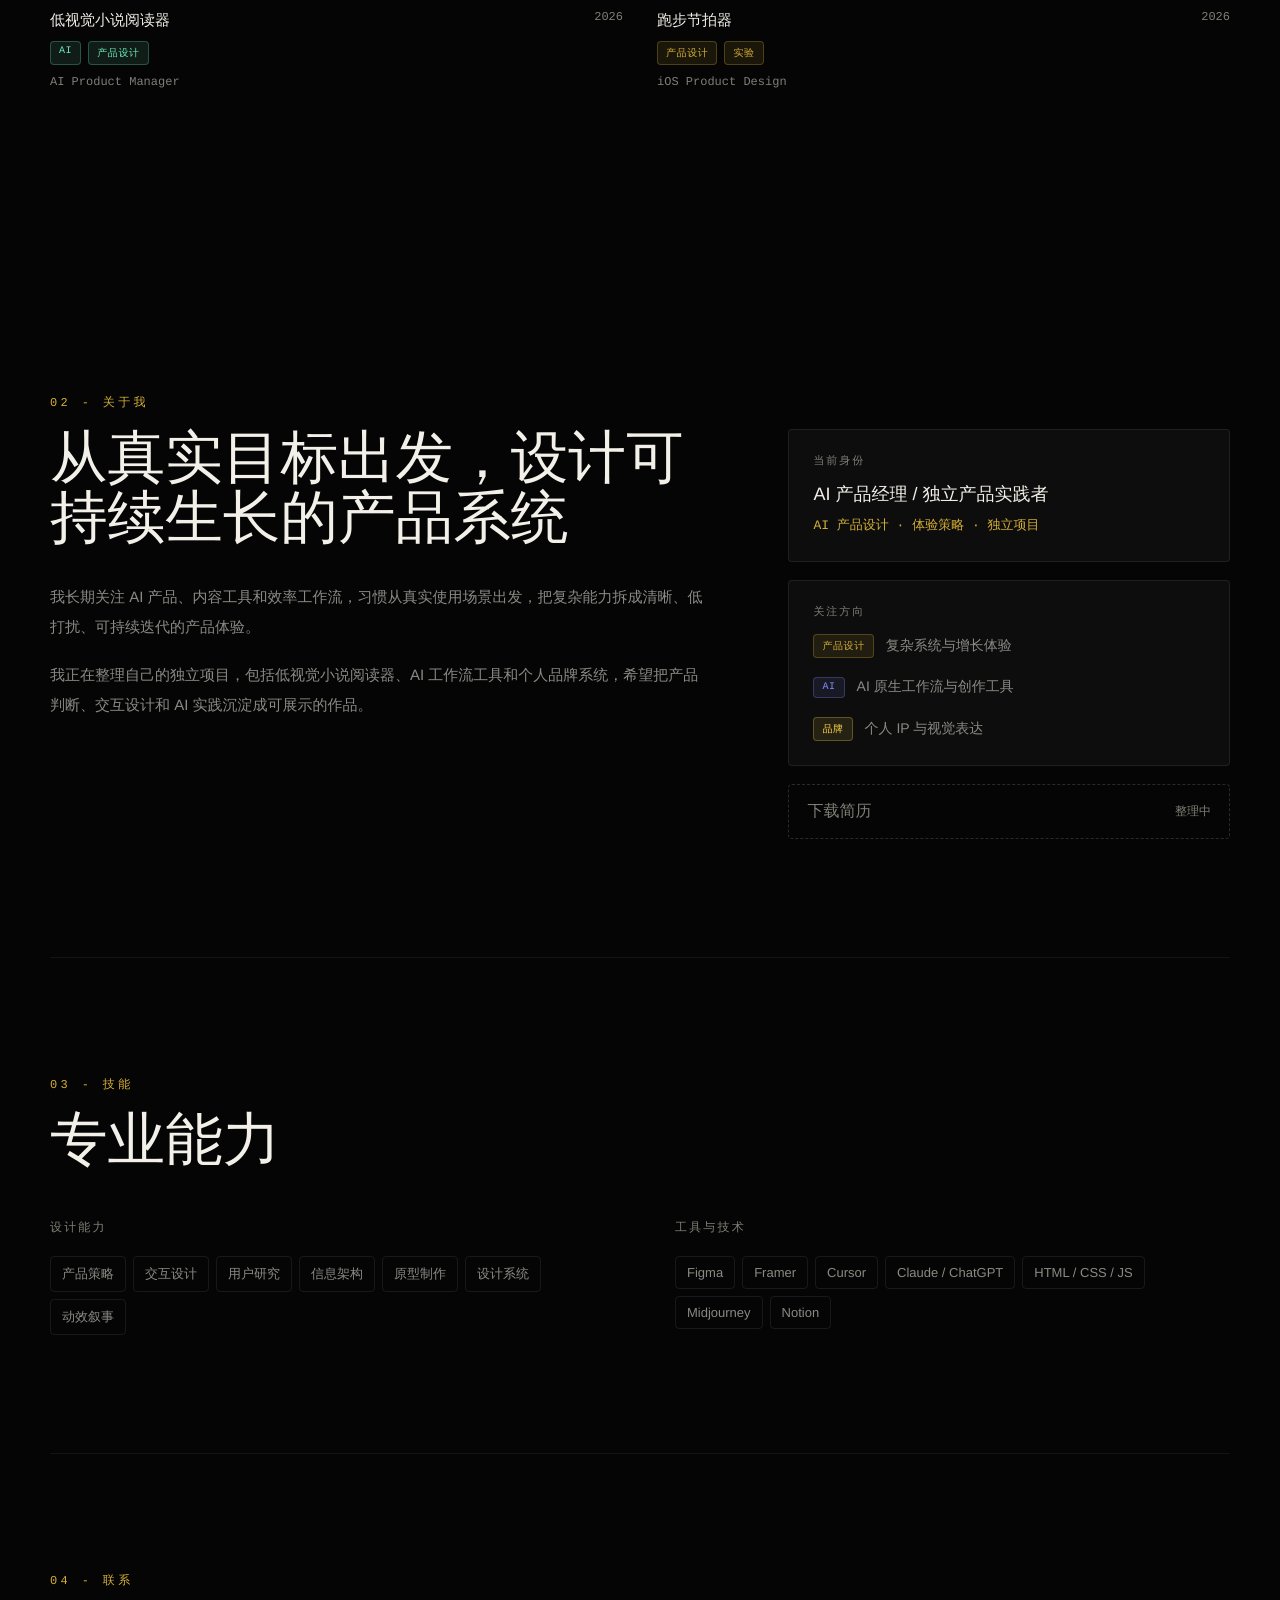
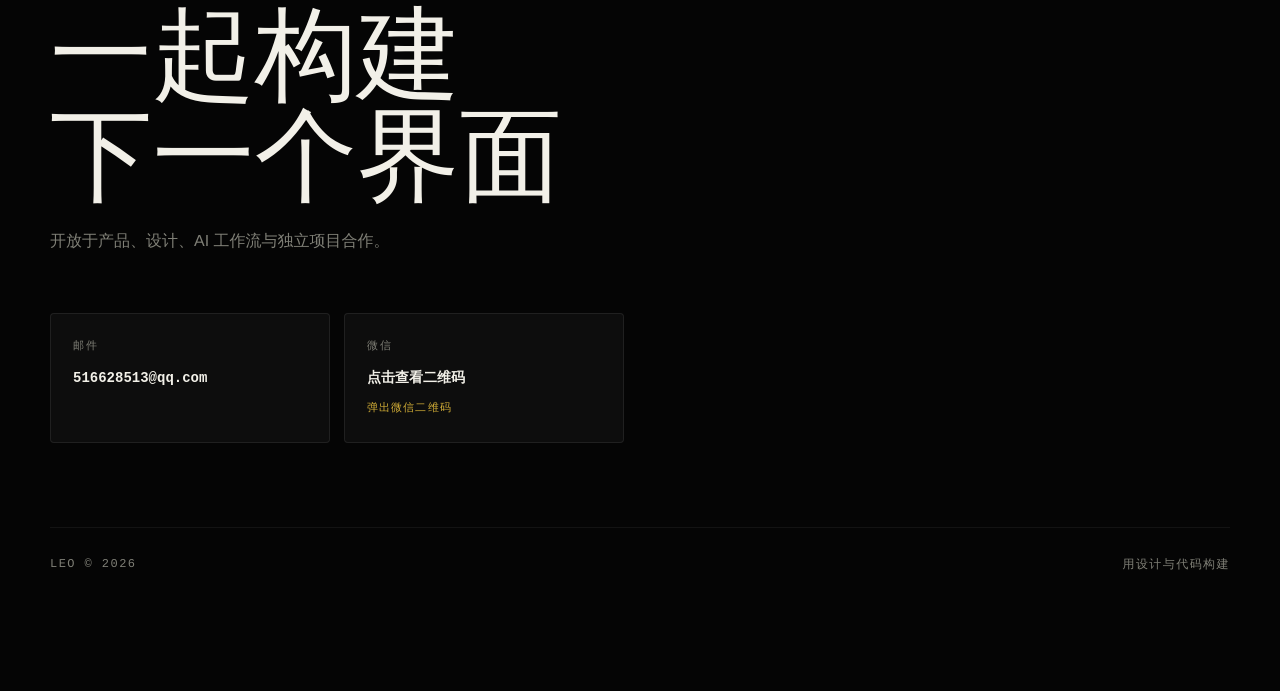
==== commit 82165b1a: "Update metronome version story" ====
--- a/index.html
+++ b/index.html
@@ -62,7 +62,7 @@
 
         <div class="hero-content reveal">
           <p class="eyebrow" data-i18n="hero.year">2026</p>
-          <h1 data-i18n="hero.title">耀霖 / AI 产品经理</h1>
+          <h1 data-i18n="hero.title">耀霖 / AI<br class="mobile-title-break" />产品经理</h1>
           <p class="type-line">
             <span data-typewriter></span><span class="caret" aria-hidden="true"></span>
           </p>
--- a/styles.css
+++ b/styles.css
@@ -270,6 +270,10 @@
   line-height: 1;
 }
 
+.mobile-title-break {
+  display: none;
+}
+
 .type-line {
   height: 30px;
   margin: 0 0 22px;
@@ -1734,6 +1738,10 @@
   line-height: 0.88;
 }
 
+.metro-title-line {
+  white-space: nowrap;
+}
+
 .metro-lede {
   width: min(680px, 100%);
   margin: 0;
@@ -1850,6 +1858,7 @@
 
 .metro-problem,
 .metro-feature-band,
+.metro-update,
 .metro-motion,
 .metro-closing {
   position: relative;
@@ -1865,6 +1874,7 @@
 
 .metro-problem h2,
 .metro-feature-copy h2,
+.metro-update-copy h2,
 .metro-motion h2,
 .metro-closing h2 {
   margin: 0;
@@ -1907,6 +1917,7 @@
 
 .metro-problem-grid p,
 .metro-feature-copy p,
+.metro-update-copy p,
 .metro-motion-copy p,
 .metro-closing p {
   margin: 0;
@@ -1962,6 +1973,179 @@
 
 .metro-screens img:nth-child(2) {
   margin-top: 82px;
+}
+
+.metro-update {
+  display: grid;
+  grid-template-columns: minmax(280px, 0.56fr) minmax(0, 1fr);
+  gap: clamp(42px, 6vw, 84px);
+  align-items: start;
+}
+
+.metro-update-copy > p {
+  max-width: 520px;
+  margin-top: 28px;
+  font-size: 16px;
+}
+
+.metro-version-flow {
+  position: relative;
+  display: grid;
+  grid-template-columns: repeat(2, minmax(0, 1fr));
+  gap: 16px;
+  min-width: 0;
+}
+
+.metro-version-flow::before {
+  position: absolute;
+  top: 34px;
+  left: 28px;
+  right: 28px;
+  height: 1px;
+  content: "";
+  background: linear-gradient(90deg, rgba(255, 122, 55, 0.8), rgba(255, 122, 55, 0.14));
+}
+
+.metro-version-card {
+  position: relative;
+  z-index: 1;
+  min-height: 430px;
+  min-width: 0;
+  padding: 30px;
+  border: 1px solid rgba(255, 255, 255, 0.09);
+  border-radius: 6px;
+  background:
+    linear-gradient(135deg, rgba(255, 122, 55, 0.065), rgba(18, 18, 20, 0.74) 48%),
+    rgba(18, 18, 20, 0.74);
+}
+
+.metro-version-card-current {
+  border-color: rgba(255, 122, 55, 0.26);
+  background:
+    linear-gradient(135deg, rgba(255, 122, 55, 0.12), rgba(18, 18, 20, 0.76) 46%),
+    rgba(18, 18, 20, 0.78);
+}
+
+.metro-version-card::before {
+  display: block;
+  width: 12px;
+  height: 12px;
+  margin-bottom: 28px;
+  content: "";
+  border: 1px solid rgba(255, 122, 55, 0.82);
+  border-radius: 50%;
+  background: #080808;
+  box-shadow: 0 0 0 8px rgba(255, 122, 55, 0.08);
+}
+
+.metro-version-card > span,
+.metro-update-proof-copy span {
+  color: #ff7a37;
+  font-family: var(--font-mono);
+  font-size: 11px;
+  letter-spacing: 0.18em;
+  text-transform: uppercase;
+}
+
+.metro-version-card h3,
+.metro-update-proof-copy h3 {
+  margin: 14px 0 12px;
+  color: var(--text);
+  font-size: 24px;
+  line-height: 1.35;
+  overflow-wrap: anywhere;
+}
+
+.metro-version-card p,
+.metro-version-card li,
+.metro-update-proof-copy p {
+  margin: 0;
+  color: #aaa79c;
+  line-height: 1.85;
+  overflow-wrap: anywhere;
+}
+
+.metro-version-card ul {
+  display: grid;
+  gap: 12px;
+  margin: 26px 0 0;
+  padding: 0;
+  list-style: none;
+}
+
+.metro-version-card li {
+  position: relative;
+  padding-left: 18px;
+}
+
+.metro-version-card li::before {
+  position: absolute;
+  top: 0.78em;
+  left: 0;
+  width: 6px;
+  height: 6px;
+  content: "";
+  border-radius: 50%;
+  background: #ff7a37;
+}
+
+.metro-update-proof {
+  grid-column: 2;
+  display: grid;
+  grid-template-columns: minmax(0, 1fr) minmax(190px, 240px);
+  gap: 28px;
+  align-items: center;
+  min-width: 0;
+  margin-top: 20px;
+  padding: 24px;
+  border: 1px solid rgba(255, 122, 55, 0.18);
+  border-radius: 6px;
+  background:
+    linear-gradient(135deg, rgba(255, 122, 55, 0.08), rgba(18, 18, 20, 0.78) 42%),
+    rgba(18, 18, 20, 0.72);
+}
+
+.metro-lockshot {
+  position: relative;
+  margin: 0;
+}
+
+.metro-lockshot::before {
+  position: absolute;
+  inset: -18px;
+  z-index: -1;
+  content: "";
+  border: 1px solid rgba(255, 122, 55, 0.18);
+  border-radius: 34px;
+  background:
+    linear-gradient(90deg, rgba(255, 122, 55, 0.06) 1px, transparent 1px),
+    linear-gradient(rgba(255, 255, 255, 0.045) 1px, transparent 1px),
+    rgba(12, 12, 12, 0.72);
+  background-size: 30px 30px;
+}
+
+.metro-lockshot img {
+  display: block;
+  width: min(100%, 240px);
+  margin: 0 auto;
+  border: 1px solid rgba(255, 255, 255, 0.12);
+  border-radius: 28px;
+  background: #101014;
+  box-shadow:
+    0 34px 92px rgba(0, 0, 0, 0.62),
+    0 0 70px rgba(255, 122, 55, 0.12);
+}
+
+.metro-lockshot figcaption {
+  max-width: 300px;
+  margin: 18px auto 0;
+  color: var(--dim);
+  font-family: var(--font-mono);
+  font-size: 11px;
+  line-height: 1.7;
+  text-align: center;
+  letter-spacing: 0.08em;
+  text-transform: uppercase;
 }
 
 .metro-motion-grid {
@@ -2223,6 +2407,7 @@
   .metro-hero-grid,
   .metro-problem,
   .metro-feature-band,
+  .metro-update,
   .metro-motion-grid,
   .reader-demo,
   .case-feature-list div {
@@ -2247,9 +2432,28 @@
 
   .metro-feature-band,
   .metro-problem,
+  .metro-update,
   .metro-motion,
   .metro-closing {
     padding: 92px 0;
+  }
+
+  .metro-version-flow {
+    grid-template-columns: 1fr;
+  }
+
+  .metro-version-flow::before {
+    top: 32px;
+    right: auto;
+    bottom: 32px;
+    left: 35px;
+    width: 1px;
+    height: auto;
+    background: linear-gradient(180deg, rgba(255, 122, 55, 0.8), rgba(255, 122, 55, 0.14));
+  }
+
+  .metro-update-proof {
+    grid-column: 1;
   }
 
   .case-hero-layout {
@@ -2280,8 +2484,30 @@
     padding-inline: 14px;
   }
 
+  .hero-video {
+    opacity: 0.98;
+    object-position: 70% center;
+    transform: scale(1.04);
+  }
+
+  .hero-shade {
+    background:
+      linear-gradient(180deg, rgba(0, 0, 0, 0.36), rgba(0, 0, 0, 0.12) 38%, rgba(0, 0, 0, 0.62)),
+      linear-gradient(90deg, rgba(5, 5, 5, 0.88) 0%, rgba(5, 5, 5, 0.64) 52%, rgba(5, 5, 5, 0.18) 100%);
+  }
+
   .hero-content {
     padding-top: 8vh;
+  }
+
+  .hero-content h1 {
+    max-width: 96%;
+    font-size: clamp(2.55rem, 11vw, 3.5rem);
+    line-height: 1.04;
+  }
+
+  .mobile-title-break {
+    display: block;
   }
 
   .hero-copy {
@@ -2354,6 +2580,20 @@
 
   .metro-screens img:nth-child(2) {
     margin-top: 0;
+  }
+
+  .metro-version-card {
+    min-height: auto;
+    padding: 24px;
+  }
+
+  .metro-update-proof {
+    grid-template-columns: 1fr;
+    padding: 22px;
+  }
+
+  .metro-lockshot img {
+    width: min(100%, 330px);
   }
 
   .metro-beat-visual {
